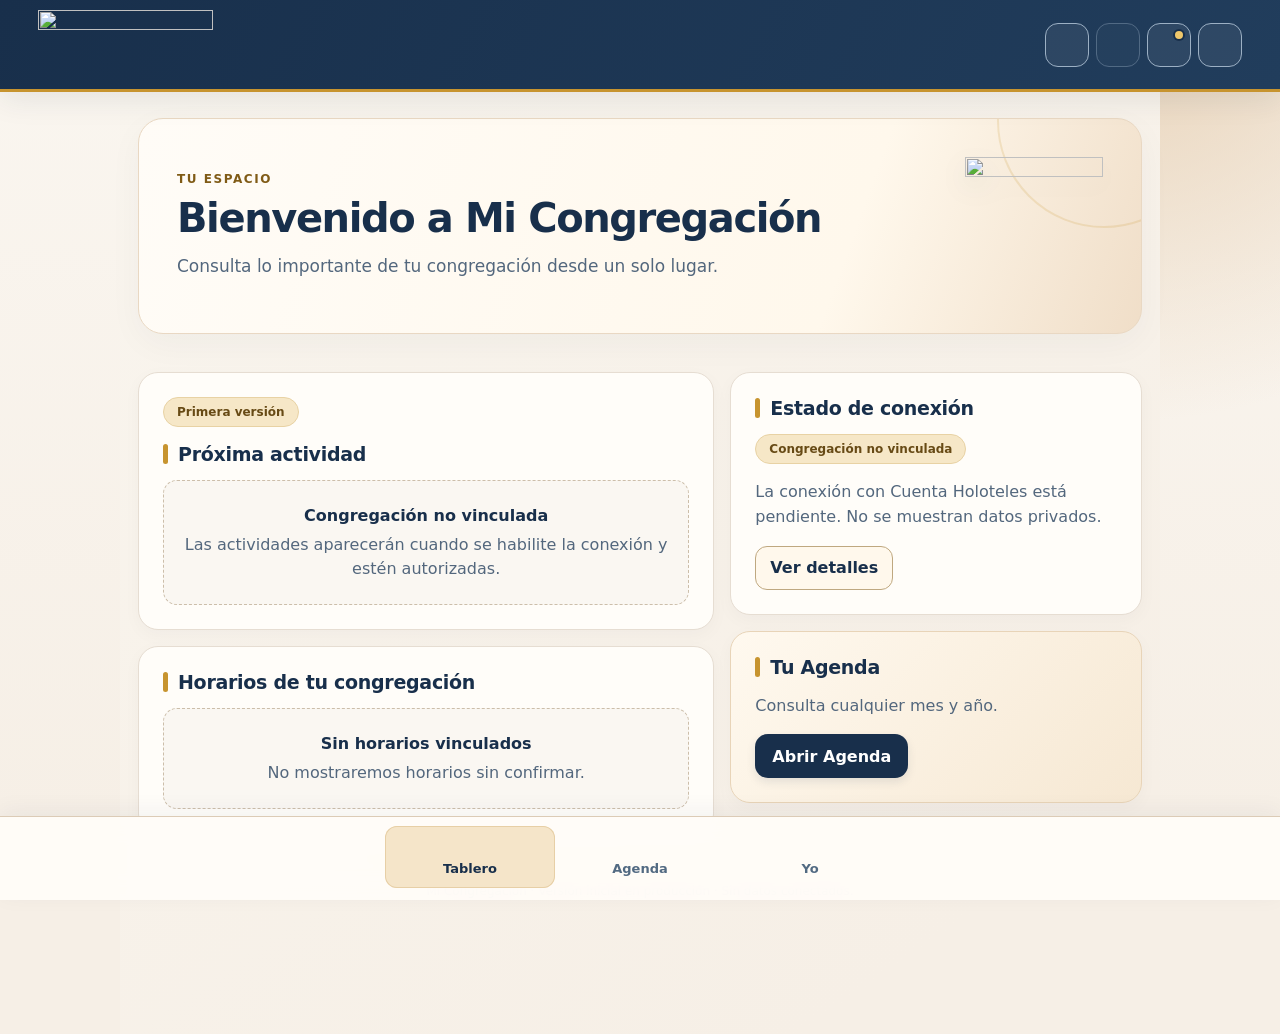
==== app/index.html @ 0a8ab1af "feat(shell): switch normal and DEV from account menu without URL parameters" ====
<!doctype html><html lang="es"><head><meta charset="utf-8"><meta name="viewport" content="width=device-width,initial-scale=1,viewport-fit=cover"><meta name="theme-color" content="#182F4B"><title>Mi Congregación · Holoteles</title><link rel="manifest" href="/manifest.webmanifest"><link rel="icon" href="/brand-isotype.svg" type="image/svg+xml"><meta name="color-scheme" content="light">
<style>:root{font-family:system-ui,-apple-system,sans-serif;background:#f7f4f0;color:#182f4b}*{box-sizing:border-box}body{margin:0}button{font:inherit;cursor:pointer}button:focus-visible{outline:3px solid #c7942f;outline-offset:2px}header{background:#182f4b;color:#fff;padding:17px 22px;display:flex;justify-content:space-between;align-items:center}.brand{font-size:20px;font-weight:800}.brand{display:flex;align-items:center;gap:10px}.brand .lucide{color:#d7b46e;width:25px;height:25px}.lucide{display:inline-block;width:22px;height:22px;fill:none;stroke:currentColor;stroke-width:2;stroke-linecap:round;stroke-linejoin:round;flex:none;vertical-align:middle}.month button{display:grid;place-items:center}.month button .lucide{width:20px;height:20px}.bottom button .lucide{display:block;width:23px;height:23px;margin:0 auto 4px}.bottom button .nav-text{display:block;font-size:13px}header button{background:none;color:#fff;border:1px solid #8b9cb0;border-radius:9px;padding:8px 12px}main{max-width:960px;margin:auto;padding:27px 18px 125px}h1{font-size:clamp(26px,5vw,38px);margin:8px 0 12px}h2{font-size:18px;margin:0 0 15px}p{color:#617285;line-height:1.55}.kicker{font-size:12px;text-transform:uppercase;letter-spacing:.1em;color:#967025;font-weight:800}.grid{display:grid;grid-template-columns:1.4fr 1fr;gap:16px}.card{background:#fff;border:1px solid #e5e4e1;border-radius:18px;padding:21px;margin:16px 0}.empty{border:1px dashed #d6d1c9;border-radius:13px;background:#f7f5f1;text-align:center;padding:24px 14px;color:#657585;line-height:1.5}.empty strong{display:block;color:#182f4b;margin-bottom:5px}.pill{display:inline-block;background:#f7edd7;color:#805d1b;border-radius:40px;padding:6px 12px;font-size:12px;font-weight:700}.primary{background:#182f4b;border:0;color:#fff;border-radius:11px;padding:12px 17px;font-weight:700}.month{display:flex;justify-content:space-between;align-items:center}.month button{border:1px solid #d8dce0;background:white;border-radius:10px;width:40px;height:40px;font-size:22px}.calendar{display:grid;grid-template-columns:repeat(7,minmax(0,1fr));gap:4px;margin-top:18px}.calendar span{text-align:center;padding:12px 0;font-size:12px;color:#657585}.calendar button{border:1px solid transparent;background:transparent;border-radius:9px;min-height:45px;color:#182f4b}.calendar button.today{border-color:#c7942f}.calendar button.selected{background:#182f4b;color:white}.filters{display:flex;gap:7px;flex-wrap:wrap;margin-bottom:18px}.filters button{border:1px solid #dfe3e5;background:white;border-radius:30px;padding:8px 13px;color:#182f4b;font-size:13px}.filters button[aria-pressed=true]{background:#182f4b;color:white}.bottom{position:fixed;bottom:0;left:0;right:0;background:#fff;border-top:1px solid #e1e5e7;display:flex;justify-content:center;padding:9px 10px max(12px,env(safe-area-inset-bottom));box-shadow:0 -4px 20px #182f4b10}.bottom button{width:min(33%,170px);border:0;background:none;border-radius:12px;color:#64758a;font-weight:700;padding:8px}.bottom button[aria-current=page]{background:#f5ead3;color:#182f4b}.bottom button span{display:block;font-size:23px;margin-bottom:4px}.small{font-size:12px}section[hidden]{display:none!important}@media(max-width:650px){.grid{grid-template-columns:1fr}.card{padding:17px}header{padding:14px 18px}.calendar button{min-height:40px}}
/* Identidad Mi Congregación v1: tokens de la referencia aprobada. */
:root{--navy:#182F4B;--gold:#C7942F;--sand:#D8B48A;--cream:#F6EFE6;--slate:#8FA5BD;--ink:#182F4B;--muted:#53677D;--line:#E6DDD2;--surface:#FFFDF9;--focus:#C7942F;font-family:"Nunito Sans",ui-rounded,system-ui,-apple-system,"Segoe UI",sans-serif;background:var(--cream);color:var(--ink)}
body{background:radial-gradient(ellipse at 88% 2%,#E8D3B9 0%,transparent 28%),linear-gradient(180deg,#FAF6F0 0%,#F6EFE6 80%);min-height:100vh}
.sr-only{position:absolute!important;width:1px;height:1px;padding:0;margin:-1px;overflow:hidden;clip:rect(0,0,0,0);white-space:nowrap;border:0}
header{min-height:90px;background:linear-gradient(115deg,#182F4B,#213D5C);border-bottom:3px solid var(--gold);padding:10px clamp(18px,4vw,38px);box-shadow:0 8px 30px #182F4B16}
.brand{display:flex;align-items:center;min-width:0}
.brand-lockup{width:175px;height:auto;max-height:69px;object-fit:contain;object-position:left center;display:block}
header button{border:1px solid #9CB0C4;border-radius:13px;min-width:52px;min-height:44px;font-weight:800;background:#FFFFFF10}
header button:hover{background:#FFFFFF1E}
main{max-width:1040px;padding-top:26px}
.dashboard-hero{position:relative;display:flex;align-items:center;justify-content:space-between;gap:22px;padding:clamp(24px,4vw,38px);background:linear-gradient(110deg,#FFFCF7 0%,#FFF8EC 70%,#F0DEC8 100%);border:1px solid #E9D8C3;border-radius:25px;box-shadow:0 10px 34px #182F4B0A;overflow:hidden;margin-bottom:22px}
.dashboard-hero:before{content:"";position:absolute;width:210px;height:210px;right:-70px;top:-105px;border:2px solid #C7942F2E;border-radius:50%;pointer-events:none}
.hero-copy{position:relative;z-index:1}
.hero-isotype{width:clamp(84px,14vw,138px);height:auto;flex:none;filter:drop-shadow(0 10px 13px #182F4B14)}
h1{font-size:clamp(27px,4.5vw,40px);font-weight:850;letter-spacing:-.035em;line-height:1.13;margin:10px 0 12px}
h2{font-size:19px;letter-spacing:-.015em;font-weight:800}
p{color:var(--muted)}
.dashboard-hero p{font-size:clamp(14px,1.8vw,17px);margin:0;max-width:54ch}
.kicker{color:#805B16;font-size:12px;letter-spacing:.13em}
.card{background:var(--surface);border:1px solid var(--line);border-radius:20px;padding:24px;box-shadow:0 5px 18px #182F4B08}
.card h2{display:flex;align-items:center;gap:10px}
.card h2:before{content:"";display:block;width:5px;height:20px;background:var(--gold);border-radius:4px;flex:none}
.card-feature{background:linear-gradient(135deg,#FFF9EF,#F6E8D3);border-color:#E8D4B8}
.empty{background:#FAF7F2;border:1px dashed #CCBEAA;border-radius:14px;color:var(--muted);padding:23px 16px}
.empty strong{color:var(--navy)}
.pill{background:#F6E7C7;color:#674A15;border:1px solid #E8D2A4;padding:7px 13px}
.primary{background:var(--navy);border-radius:13px;min-height:44px;box-shadow:0 4px 10px #182F4B1A;transition:background .15s ease,transform .15s ease}
.primary:hover{background:#284767;transform:translateY(-1px)}
.month button{border-radius:12px;border-color:#D5DAD9}
.month button:hover,.calendar button:hover{background:#F6EFE6}
.calendar button{min-height:46px;font-weight:700}
.calendar button.today{border:2px solid var(--gold);background:#FFF5DF}
.calendar button.selected,.calendar button.selected:hover{background:var(--navy);color:#FFF}
.filters button{border-color:#D9D3C9;min-height:40px;font-weight:750}
.filters button[aria-pressed=true]{background:var(--navy);color:#FFF}
.bottom{background:#FFFCF8F5;border-top:1px solid #DCCBB6;backdrop-filter:blur(12px);box-shadow:0 -5px 22px #182F4B0D}
.bottom button{color:#526A82;min-height:55px}
.bottom button[aria-current=page]{background:#F5E5C9;color:var(--navy);box-shadow:inset 0 0 0 1px #E7CFA6}
.product-footer{color:#667689;text-align:center;margin:32px 0 8px}
button:focus-visible{outline:3px solid var(--focus);outline-offset:3px}
@media(max-width:650px){header{min-height:76px;padding:8px 17px}.brand-lockup{width:145px;max-height:58px}main{padding-top:17px}.dashboard-hero{padding:23px 19px;border-radius:20px;gap:10px}.hero-isotype{width:77px}.card{padding:18px;border-radius:18px}.dashboard-hero p{font-size:14px}}
@media(max-width:360px){.hero-isotype{width:62px}.brand-lockup{width:128px}.dashboard-hero{padding:19px 15px}h1{font-size:25px}}
@media(prefers-reduced-motion:reduce){.primary{transition:none}.primary:hover{transform:none}}
.secondary{border:1px solid #BFA880;color:var(--navy);background:#FFF8EC;border-radius:12px;min-height:44px;padding:10px 14px;font-weight:800}.secondary:hover{background:#F6E7C7}.calendar-selection{min-height:18px;margin:12px 0 0;color:var(--muted)}@media print{html,body{background:#F6EFE6!important;-webkit-print-color-adjust:exact;print-color-adjust:exact}}

/* Holoteles shared shell: common anatomy, Mi Congregación visual language */
header{position:sticky;top:0;z-index:30;gap:12px}
.global-actions{display:flex;align-items:center;gap:7px}
.icon-action,.header-menu>summary{position:relative;display:grid;place-items:center;width:44px;height:44px;min-width:44px;list-style:none;border:1px solid #9CB0C4;border-radius:13px;color:#FFF;background:#FFFFFF10;cursor:pointer}
.header-menu>summary::-webkit-details-marker{display:none}
.header-menu>summary::marker{content:""}
.icon-action:disabled{opacity:.4;cursor:not-allowed}
.icon-action .lucide,.header-menu .lucide{width:21px;height:21px}
.unread-dot{position:absolute;right:7px;top:7px;width:8px;height:8px;border-radius:50%;background:#EEC76B;box-shadow:0 0 0 2px #182F4B}
.unread-dot[hidden]{display:none}
.header-menu{position:relative}
.menu-panel{position:absolute;right:0;top:calc(100% + 12px);width:min(340px,calc(100vw - 28px));background:#FFFCF8;border:1px solid #DACAB5;border-radius:18px;padding:18px;color:#182F4B;box-shadow:0 16px 42px #182F4B36;max-height:min(70vh,500px);overflow:auto}
.menu-panel h2{font-size:17px;margin-bottom:12px}
.menu-panel p{color:#53677D}
.release-list{padding:0;margin:0;list-style:none}
.release-list li{border-top:1px solid #E6DDD2;padding:12px 0}
.release-list li:first-child{border-top:0}
.release-list li p{font-size:13px;margin:5px 0 0;line-height:1.45}
.release-list li.read{opacity:.62}.release-read{border:0;background:transparent;color:#805B16;font-size:12px;font-weight:800;text-decoration:underline;padding:8px 0;min-height:40px}.release-read[hidden]{display:none}
.menu-link{width:100%;display:block;text-align:left;border:0;background:#F5E9D7;color:#182F4B;padding:12px 14px;margin-top:8px;border-radius:11px;font-weight:800;min-height:44px}
.menu-link:hover{background:#EAD5B6}
.menu-link:disabled{opacity:.6;cursor:default}
.account-caption{font-size:13px;margin:0 0 12px}
#navSearch{border:1px solid #E0D0B9;border-radius:22px;max-width:min(460px,calc(100vw - 28px));width:100%;padding:0;box-shadow:0 24px 80px #182F4B44;color:#182F4B;background:#FFFCF8}
#navSearch::backdrop{background:#182F4B99}
.search-dialog{padding:22px}
.search-head{display:flex;justify-content:space-between;align-items:center;gap:12px}
.search-head h2{margin:0}
#closeSearch{border:1px solid #D9CCBA;background:white;border-radius:10px;min-width:44px;min-height:44px;font-size:24px}
#searchInput{width:100%;margin:15px 0;padding:13px;border:1px solid #AEB8C1;border-radius:12px;background:white;font:inherit;min-height:46px}
.search-results{display:grid;gap:8px}
.search-results button{border:1px solid #E4D6C3;background:#F9F1E7;border-radius:11px;text-align:left;padding:12px;min-height:44px;color:#182F4B;font-weight:800}
.search-results button[hidden]{display:none}
#noSearchResults[hidden]{display:none}
@media(max-width:500px){.global-actions{gap:4px}.icon-action,.header-menu>summary{width:40px;min-width:40px;height:44px}.brand-lockup{width:125px}header{padding:8px 10px}.global-actions #language{min-width:44px;padding:8px}.menu-panel{right:-46px}}
@media(max-width:365px){.brand-lockup{width:102px}.global-actions{gap:2px}.icon-action,.header-menu>summary{width:37px;min-width:37px}.global-actions #language{min-width:38px;padding:7px}}
@media print{.global-actions,.menu-panel,#navSearch{display:none!important}}

html,body{background-color:#F6EFE6;color-scheme:light}
main{background-color:#F6EFE6;background-image:linear-gradient(145deg,#F9F5EE 0%,#F6EFE6 85%)}
.app-dialog{border:1px solid #DACAB5;border-radius:22px;background:#FFFCF8;color:#182F4B;padding:0;width:min(500px,calc(100vw - 24px));max-height:calc(100dvh - 30px);box-shadow:0 25px 80px #182F4B55}
.app-dialog::backdrop{background:#182F4B99}
.dialog-inner{padding:clamp(18px,4vw,28px);max-height:calc(100dvh - 30px);overflow-y:auto}
.dialog-top{display:flex;align-items:center;justify-content:space-between;gap:12px;margin-bottom:12px}
.dialog-top h2{margin:0}
.dialog-top button{border:1px solid #D8CCBA;background:white;border-radius:12px;font-size:25px;width:44px;height:44px;flex:none}
.dialog-inner p{margin:10px 0}
.dialog-actions{display:flex;justify-content:flex-end;margin-top:20px}
.choice-field{border:1px solid #E2D3BF;border-radius:12px;display:flex;gap:14px;flex-wrap:wrap;padding:15px;margin:18px 0}
.choice-field legend{font-weight:800;padding:0 5px}
.choice-field label{display:flex;align-items:center;gap:7px;min-height:40px}
.dev-toggle{display:flex;align-items:center;gap:10px;min-height:44px;font-weight:750}
.about-logo{display:block;width:150px;height:auto;margin:8px 0}
.auth-tabs{display:flex;gap:8px;margin:16px 0}
.auth-tabs button{flex:1;border:1px solid #DACAB5;background:#F6EFE6;color:#182F4B;border-radius:12px;min-height:48px;font-weight:800;padding:9px}
.auth-tabs button[aria-pressed=true]{background:#182F4B;color:white}
.auth-info h3{margin:15px 0 6px;font-size:17px}
.auth-status{background:#F9F1E3;border:1px solid #E6D4B6;border-radius:14px;padding:16px;margin-top:18px}
.auth-status p{font-size:14px;margin-bottom:0}
.account-cta{margin-top:14px}
.dev-banner{position:fixed;left:16px;bottom:105px;z-index:40;border:1px solid #C7942F;background:#FFF4D9;color:#182F4B;padding:8px 12px;border-radius:12px;font-size:12px;box-shadow:0 4px 12px #182F4B20}
.dev-banner[hidden],.auth-info[hidden]{display:none}

.account-form{display:grid;gap:12px;margin-top:18px}
.account-form[hidden],#connectedAccount[hidden]{display:none}
.account-form label{display:grid;gap:6px;font-size:13px;font-weight:800}
.account-form input{font:inherit;min-height:44px;border:1px solid #9FB0BE;border-radius:11px;padding:10px 12px;background:#fff;color:#182F4B}
.account-names{display:grid;grid-template-columns:1fr 1fr;gap:10px}
.account-names[hidden]{display:none}
.text-link{background:none;border:0;text-decoration:underline;color:#805B16;font-weight:800;min-height:44px;text-align:left}
#accountFormStatus{font-size:13px}

/* DEV workbench never changes the authorized production data path. */
.dev-workbench{display:none;background:#FFF9EB;border:2px solid #B98527;border-radius:20px;padding:20px;margin:0 0 24px;box-shadow:0 8px 24px #182F4B0D}
.dev-fixture-active .dev-workbench{display:block}
.dev-workbench-head{display:flex;justify-content:space-between;gap:12px;align-items:flex-start}
.dev-workbench-head strong{font-size:20px;color:#182F4B}
.dev-workbench-head p{font-size:13px;margin:7px 0 10px}
.dev-workbench-controls{display:flex;gap:10px;align-items:end;flex-wrap:wrap}
.dev-workbench-controls label{display:grid;gap:5px;font-size:13px;font-weight:800;min-width:min(100%,240px);flex:1}
.dev-workbench-controls select{width:100%;background:white;color:#182F4B;border:1px solid #A68A63;border-radius:11px;min-height:44px;padding:9px;font:inherit}
.dev-workbench-controls button{min-height:44px}
.fixture-panel{display:none}
.dev-fixture-active .fixture-panel{display:block}
.dev-fixture-active #tablero>:not(.fixture-panel),.dev-fixture-active #agenda>:not(.fixture-panel),.dev-fixture-active #yo>:not(.fixture-panel){display:none!important}
.fixture-chip{display:inline-flex;align-items:center;gap:5px;background:#F0E8DA;color:#634D24;border-radius:30px;padding:5px 10px;font-size:12px;font-weight:750;margin:2px}
.fixture-dev-label{background:#182F4B;color:#fff;white-space:nowrap}
.fixture-warning{background:#FFF0D4;color:#8A4A00}
.fixture-personal{background:#E8F0F7;color:#183D5F}
.fixture-metrics{display:grid;grid-template-columns:1fr 1fr;gap:12px}
.fixture-metrics>div{display:grid;gap:4px;padding:14px;border:1px solid #E6DDD2;border-radius:13px}
.fixture-metrics strong{font-size:28px}
.fixture-metrics span{font-size:12px;color:#53677D}
.fixture-list{display:grid;gap:8px}
.fixture-item{display:flex;justify-content:space-between;gap:16px;border:1px solid #E6DDD2;border-radius:13px;padding:15px;background:#fff}
.fixture-item strong{display:block;color:#182F4B;margin:4px 0}
.fixture-item p{font-size:13px;margin:3px 0}
.fixture-date{font-size:12px;font-weight:800;color:#805B16}
.fixture-item-meta{display:flex;flex-wrap:wrap;align-content:flex-start;justify-content:flex-end;gap:4px;max-width:190px}
.fixture-item-meta button{padding:6px 9px;font-size:12px;min-height:36px}
.fixture-cancelled{opacity:.7}
.fixture-cancelled strong{text-decoration:line-through}
.fixture-calendar button{position:relative;display:grid;place-items:center}
.fixture-day-dot{position:absolute;bottom:3px;width:5px;height:5px;background:#C7942F;border-radius:50%}
.fixture-calendar button.selected .fixture-day-dot{background:#fff}
.fixture-identity{padding:14px;background:#F9F5ED;border-radius:12px}
.fixture-identity p{margin:5px 0}
.fixture-onboarding{margin:16px 0;padding:17px;background:#FFF9EB;border:1px solid #D8B48A;border-radius:14px}.fixture-onboarding strong{display:block;color:#182F4B}.fixture-onboarding p{font-size:14px;margin:8px 0 14px}.fixture-onboarding button{min-height:44px}
.fixture-actions{display:flex;flex-wrap:wrap;gap:8px;margin:15px 0}
.fixture-actions button{min-height:44px}
@media(max-width:650px){.fixture-item{flex-direction:column;gap:8px}.fixture-item-meta{justify-content:flex-start;max-width:none}.dev-workbench{padding:15px}.dev-workbench-head{flex-wrap:wrap}}
@media print{.dev-fixture-active .fixture-panel::before{content:"DATOS FICTICIOS · SAMPLE DATA";display:block;color:#805B16;font-weight:900;padding:12px 0}.dev-workbench-controls{display:none}}

/* Global connection and version notices: never block navigation or imply sync. */
.connection-banner,.version-banner{position:fixed;z-index:55;left:50%;transform:translateX(-50%);bottom:calc(90px + env(safe-area-inset-bottom));width:min(580px,calc(100vw - 28px));background:#182F4B;color:#fff;border:1px solid #8FA5BD;border-radius:14px;padding:12px 16px;box-shadow:0 9px 26px #182F4B40;font-size:13px;font-weight:700;display:flex;align-items:center;justify-content:space-between;gap:12px}
.connection-banner{background:#634D24;border-color:#D8B48A}
.connection-banner[hidden],.version-banner[hidden]{display:none}
.version-banner button{flex:none;min-height:44px;padding:8px 12px;border:1px solid #D8B48A;background:#FFF9ED;color:#182F4B;border-radius:9px;font-weight:800}
.version-banner:has(+.connection-banner:not([hidden])),.connection-banner:has(~.version-banner:not([hidden])){bottom:calc(155px + env(safe-area-inset-bottom))}
.dev-fixture-active .dev-banner{top:calc(82px + env(safe-area-inset-top));bottom:auto;left:auto;right:12px}
@media(max-width:400px){.version-banner{flex-wrap:wrap}.version-banner button{width:100%}}
@media print{.connection-banner,.version-banner{display:none!important}}

/* Fail-closed account shell. This only activates after Core Auth is explicitly enabled. */
.account-access-page{min-height:100dvh;background:#F6EFE6;padding:clamp(24px,7vw,72px) 18px;display:grid;place-items:center}
.account-access-page[hidden]{display:none!important}
.account-access-card{width:min(100%,490px);background:#fff;border:1px solid #e5e4e1;border-radius:24px;padding:clamp(24px,5vw,42px);box-shadow:0 12px 40px #182F4B12}
.account-access-card img{max-width:100%;height:auto;display:block;margin:0 0 30px}
.account-access-card h1{font-size:clamp(25px,5vw,34px);line-height:1.18}
.account-access-actions{display:grid;gap:12px;margin-top:28px}
.account-access-actions button{min-height:48px;width:100%}
body.auth-locked>header,body.auth-locked>main,body.auth-locked>nav,body.auth-locked>#devBanner,body.auth-locked>.connection-banner,body.auth-locked>.version-banner{display:none!important}
@media print{body.auth-locked .account-access-page{display:none!important}}
.account-mode-controls{margin:10px 0;padding:12px;border-top:1px solid #D8B48A;border-bottom:1px solid #D8B48A}.account-mode-label{display:block;font-weight:800;font-size:13px;margin-bottom:8px}.account-mode-buttons{display:grid;grid-template-columns:1fr 1fr;gap:7px}.account-mode-buttons button{min-height:44px;padding:7px;border-radius:10px;border:1px solid #8FA5BD;color:#182F4B;background:#fff;font-size:13px;font-weight:700}.account-mode-buttons button[aria-pressed="true"]{background:#182F4B;color:#fff;border-color:#182F4B}.account-mode-controls .small{font-size:12px;margin:8px 0 0}
</style></head>
<body><header><div class="brand"><img class="brand-lockup" src="/brand-logo-dark.svg" alt="" width="175" height="69"><span id="brand" class="sr-only">Mi Congregación</span></div><div class="global-actions">
<button id="openSearch" class="icon-action" type="button" aria-label="Buscar secciones" title="Buscar secciones"><svg class="lucide" aria-hidden="true"><use href="/lucide-icons.svg#search"></use></svg></button>
<button class="icon-action" type="button" disabled aria-label="Agregar: disponible cuando se habiliten acciones autorizadas" title="Agregar estará disponible cuando se habiliten acciones autorizadas"><svg class="lucide" aria-hidden="true"><use href="/lucide-icons.svg#plus"></use></svg></button>
<details class="header-menu" id="updatesMenu"><summary aria-label="Novedades" title="Novedades"><svg class="lucide" aria-hidden="true"><use href="/lucide-icons.svg#bell"></use></svg><span class="unread-dot" id="unreadDot" hidden></span></summary><div class="menu-panel updates-panel"><h2 data-shell="news">Novedades</h2><ul class="release-list"><li data-release="0961f66"><strong data-shell="release1">Agenda más clara</strong><p data-shell="release1Detail">Ahora distinguimos cuando tu congregación aún no está vinculada y mejoramos la selección de fechas.</p><button type="button" class="release-read" data-read-release="0961f66" data-shell="markOne">Marcar como leído</button></li><li data-release="6acaa62"><strong data-shell="release2">Nueva identidad visual</strong><p data-shell="release2Detail">Mi Congregación estrena su logotipo y una presentación más cálida.</p><button type="button" class="release-read" data-read-release="6acaa62" data-shell="markOne">Marcar como leído</button></li></ul><button id="markAllRead" type="button" class="menu-link" data-shell="markRead">Marcar todo como leído</button></div></details>
<details class="header-menu" id="accountMenu"><summary aria-label="Mi cuenta" title="Mi cuenta"><svg class="lucide" aria-hidden="true"><use href="/lucide-icons.svg#user-round"></use></svg></summary><div class="menu-panel account-panel"><p class="account-caption" data-shell="notConnected">Sin Cuenta Holoteles conectada</p><button class="menu-link" id="goAccount" type="button" data-shell="account">Mi cuenta</button><button class="menu-link" id="goSettings" type="button" data-shell="settings">Configuración y preferencias</button><div class="account-mode-controls" role="group" aria-label="Modo de la aplicación"><span id="currentAppMode" class="account-mode-label" role="status" aria-live="polite">Modo actual: Normal</span><div class="account-mode-buttons"><button type="button" id="useNormalMode" aria-pressed="true">Normal</button><button type="button" id="useDevMode" aria-pressed="false">DEV · Pruebas</button></div><p class="small" id="accountModeHelp">DEV usa datos ficticios. No conecta información real.</p></div><button class="menu-link" id="goAbout" type="button" data-shell="about">Acerca de esta app</button><p class="small" data-shell="noSync">No hay sincronización activa.</p></div></details>
</div></header>
<dialog id="navSearch" aria-labelledby="searchTitle"><div class="search-dialog"><div class="search-head"><h2 id="searchTitle" data-shell="searchTitle">Buscar secciones</h2><button id="closeSearch" type="button" aria-label="Cerrar búsqueda">×</button></div><label class="sr-only" for="searchInput" data-shell="searchLabel">Nombre de la sección</label><input id="searchInput" type="search" autocomplete="off" maxlength="70" placeholder="Tablero, Agenda, Yo…"><div class="search-results"><button type="button" data-jump="tablero" data-shell="board">Tablero</button><button type="button" data-jump="agenda" data-shell="agenda">Agenda</button><button type="button" data-jump="yo" data-shell="me">Yo</button></div><p id="noSearchResults" hidden data-shell="noResults">No hay secciones que coincidan.</p><p class="small" data-shell="searchScope">La búsqueda de actividades estará disponible cuando se conecten las fuentes autorizadas.</p></div></dialog>
<main><section id="tablero"><div class="dashboard-hero"><div class="hero-copy"><div class="kicker" data-t="space">Tu espacio</div><h1 data-t="welcome">Bienvenido a Mi Congregación</h1><p data-t="intro">Consulta lo importante de tu congregación desde un solo lugar.</p></div><img class="hero-isotype" src="/brand-isotype.svg" alt="" width="128" height="128" loading="eager"></div><div class="grid"><div><div class="card"><span class="pill" data-t="beta">Primera versión</span><h2 style="margin-top:16px" data-t="next">Próxima actividad</h2><div class="empty" role="status"><strong data-t="unlinked">Congregación no vinculada</strong><span data-t="activityPending">Las actividades aparecerán cuando se habilite la conexión y estén autorizadas.</span></div></div><div class="card"><h2 data-t="schedule">Horarios de tu congregación</h2><div class="empty" role="status"><strong data-t="noSchedule">Sin horarios vinculados</strong><span data-t="noScheduleDetail">No mostraremos horarios sin confirmar.</span></div></div></div><div><div class="card"><h2 data-t="connection">Estado de conexión</h2><span class="pill" data-t="unlinked">Congregación no vinculada</span><p data-t="pending">La conexión con Cuenta Holoteles está pendiente. No se muestran datos privados.</p><button type="button" class="secondary" id="accountDetails" data-t="accountDetails">Ver detalles</button></div><div class="card card-feature"><h2 data-t="calendarTitle">Tu Agenda</h2><p data-t="calendarDetail">Consulta cualquier mes y año.</p><button class="primary" id="openCalendar" data-t="open">Abrir Agenda</button></div></div></div></section>
<section id="agenda" hidden><div class="kicker" data-t="calendarTitle">Tu Agenda</div><h1 data-t="agenda">Agenda</h1><p data-t="agendaDesc">Reuniones, servicio y asignaciones cuando estén disponibles.</p><div class="card"><div class="month"><button id="prev" type="button" aria-label="Mes anterior"><svg class="lucide " aria-hidden="true" focusable="false"><use href="/lucide-icons.svg#chevron-left"></use></svg></button><h2 id="monthLabel" aria-live="polite"></h2><button id="next" type="button" aria-label="Mes siguiente"><svg class="lucide " aria-hidden="true" focusable="false"><use href="/lucide-icons.svg#chevron-right"></use></svg></button></div><div id="calendar" class="calendar" role="group" aria-label="Calendario"></div><p id="calendarSelection" class="calendar-selection small" aria-live="polite"></p></div><div class="card"><h2 data-t="activities">Actividades</h2><div class="filters" role="group" aria-label="Filtros de actividades"><button data-filter="todo" aria-pressed="true" data-t="all">Todo</button><button data-filter="reuniones" aria-pressed="false" data-t="meetings">Reuniones</button><button data-filter="servicio" aria-pressed="false" data-t="service">Servicio</button><button data-filter="mis_asignaciones" aria-pressed="false" data-t="mine">Mis asignaciones</button></div><div class="empty" id="agendaStatus" role="status" aria-live="polite"><strong data-t="unlinked">Congregación no vinculada</strong><span data-t="agendaPending">La Agenda aún no puede consultar actividades. Falta completar la conexión autorizada.</span></div></div></section>
<section id="yo" hidden><div class="kicker" data-t="personal">Espacio personal</div><h1 data-t="me">Yo</h1><p data-t="meDesc">Tu información y tus asignaciones en un mismo lugar.</p><div class="card"><h2 data-t="account">Cuenta Holoteles</h2><div class="empty"><strong data-t="unlinked">Congregación no vinculada</strong><span data-t="accountDetail">La identidad y los permisos se conectarán después de validar la integración.</span></div><button id="openAccount" class="primary account-cta" type="button" data-shell="connectAccount">Entrar o crear Cuenta Holoteles</button></div><div class="card"><h2 data-t="mine">Mis asignaciones</h2><p data-t="private">Las asignaciones privadas requieren identidad verificada.</p></div></section>
<p class="small product-footer" data-t="footer">Mi Congregación · Versión inicial en producción · Sin datos conectados.</p></main>

<dialog id="settingsDialog" class="app-dialog" aria-labelledby="settingsTitle"><div class="dialog-inner"><div class="dialog-top"><h2 id="settingsTitle" data-shell="settings">Configuración y preferencias</h2><button type="button" data-close-dialog="settingsDialog" aria-label="Cerrar">×</button></div><p class="small" data-shell="languageHelp">El dominio determina el idioma inicial. Puedes cambiarlo aquí.</p><fieldset class="choice-field"><legend data-shell="language">Idioma</legend><label><input type="radio" name="appLanguage" value="es"> Español</label><label><input type="radio" name="appLanguage" value="en"> English</label></fieldset><p class="small">congregacion.holoteles.app → Español · congregation.holoteles.app → English</p><hr><label class="dev-toggle"><input id="devModeToggle" type="checkbox"><span data-shell="devMode">Modo desarrollo (datos ficticios interactivos)</span></label><p class="small" data-shell="devExplain">Muestra escenarios ficticios para probar la interfaz. No inicia sesión ni sincroniza datos reales.</p><div class="dialog-actions"><button type="button" class="secondary" data-close-dialog="settingsDialog" data-shell="close">Cerrar</button></div></div></dialog>
<dialog id="aboutDialog" class="app-dialog" aria-labelledby="aboutTitle"><div class="dialog-inner"><div class="dialog-top"><h2 id="aboutTitle" data-shell="about">Acerca de esta app</h2><button type="button" data-close-dialog="aboutDialog" aria-label="Cerrar">×</button></div><img class="about-logo" src="/brand-logo-dark.svg" alt="" width="170"><p data-shell="aboutDetail">Mi Congregación ayuda a consultar la información publicada y autorizada de tu congregación en un solo lugar.</p><p><strong data-shell="betaLabel">Beta · versión de prueba</strong> · <span data-shell="independent">Herramienta independiente y gratuita para apoyar la organización de la congregación.</span></p><p class="small" data-shell="disclaimer">No es una aplicación oficial de los testigos de Jehová ni está afiliada, patrocinada o administrada por sus entidades legales.</p><p class="small"><strong>Powered by Holoteles</strong> · <span data-shell="holotelesDesc">Familia de aplicaciones independientes con conexión opcional y permisos explícitos.</span></p><div class="dialog-actions"><button type="button" class="secondary" data-close-dialog="aboutDialog" data-shell="close">Cerrar</button></div></div></dialog>
<dialog id="accountDialog" class="app-dialog" aria-labelledby="accountTitle"><div class="dialog-inner"><div class="dialog-top"><h2 id="accountTitle" data-shell="account">Cuenta Holoteles</h2><button type="button" data-close-dialog="accountDialog" aria-label="Cerrar">×</button></div><p data-shell="onboardingIntro">Una cuenta para las aplicaciones Holoteles. Tu congregación y tus permisos se vinculan por separado.</p><div class="auth-tabs" role="group" aria-label="Opciones de cuenta"><button type="button" data-auth-view="login" aria-pressed="true" data-shell="signIn">Ya tengo cuenta</button><button type="button" data-auth-view="signup" aria-pressed="false" data-shell="signUp">Crear cuenta</button></div><div id="loginInfo" class="auth-info"><h3 data-shell="signInTitle">Entrar con tu Cuenta Holoteles</h3><p data-shell="loginSteps">Usarás tu correo y contraseña Holoteles, no una contraseña nueva para esta app.</p></div><div id="signupInfo" class="auth-info" hidden><h3 data-shell="signUpTitle">Tu primera Cuenta Holoteles</h3><p data-shell="signupSteps">El registro estándar pide nombre, apellido, correo y contraseña. Después confirmarás tu correo y elegirás tu congregación, sin obtener permisos automáticamente.</p></div><div class="auth-status" role="status" aria-live="polite"><strong data-shell="authPending">Conexión de identidad pendiente</strong><p data-shell="authPendingDetail">Core todavía no ha habilitado para Mi Congregación un inicio de sesión seguro. No te pediremos tu contraseña hasta que esté conectado.</p></div>
<form id="accountForm" class="account-form" hidden>
 <div id="accountNames" class="account-names" hidden><label><span data-shell="givenName">Nombre</span><input id="givenName" name="givenName" autocomplete="given-name" maxlength="80"></label><label><span data-shell="familyName">Apellido</span><input id="familyName" name="familyName" autocomplete="family-name" maxlength="80"></label></div>
 <label><span data-shell="email">Correo electrónico</span><input id="authEmail" name="email" type="email" autocomplete="email" maxlength="254" required></label>
 <label><span data-shell="password">Contraseña Holoteles</span><input id="authPassword" name="password" type="password" autocomplete="current-password" minlength="8" maxlength="256" required></label>
 <button class="primary" id="submitAccount" type="submit" data-shell="signIn">Entrar</button>
 <button class="text-link" id="recoverAccount" type="button" data-shell="recover">Recuperar acceso</button>
 <p id="accountFormStatus" role="status" aria-live="polite"></p>
</form>
<div id="connectedAccount" class="auth-status" hidden><strong data-shell="identityVerified">Identidad Holoteles verificada</strong><p id="verifiedEmail"></p><p data-shell="membershipPending">La vinculación de congregación y permisos sigue pendiente.</p><button type="button" class="secondary" id="signOutAccount" data-shell="signOut">Cerrar sesión</button></div><p class="small" data-shell="authSeparation">Iniciar sesión no activa sincronización ni concede acceso a otras personas.</p><div class="dialog-actions"><button type="button" class="secondary" data-close-dialog="accountDialog" data-shell="close">Cerrar</button></div></div></dialog>
<div id="devBanner" class="dev-banner" role="status" hidden><strong>DEV</strong> · <span data-shell="devBanner">Datos ficticios · Sin sesión ni sincronización real</span></div>
<nav class="bottom" aria-label="Navegación"><button data-tab="tablero" type="button" aria-current="page"><svg class="lucide " aria-hidden="true" focusable="false"><use href="/lucide-icons.svg#layout-dashboard"></use></svg><span class="nav-text" data-t="board">Tablero</span></button><button data-tab="agenda" type="button"><svg class="lucide " aria-hidden="true" focusable="false"><use href="/lucide-icons.svg#calendar-days"></use></svg><span class="nav-text" data-t="agenda">Agenda</span></button><button data-tab="yo" type="button"><svg class="lucide " aria-hidden="true" focusable="false"><use href="/lucide-icons.svg#user-round"></use></svg><span class="nav-text" data-t="me">Yo</span></button></nav>
<script>
(()=>{"use strict";const d={es:{space:"Tu espacio",welcome:"Bienvenido a Mi Congregación",intro:"Consulta lo importante de tu congregación desde un solo lugar.",beta:"Primera versión",next:"Próxima actividad",none:"No hay actividades disponibles",noneDetail:"Aparecerán cuando estén publicadas y autorizadas.",activityPending:"Las actividades aparecerán cuando se habilite la conexión y estén autorizadas.",accountDetails:"Ver detalles",agendaPending:"La Agenda aún no puede consultar actividades. Falta completar la conexión autorizada.",selectedDay:"Fecha seleccionada",clearDay:"Quitar selección",schedule:"Horarios de tu congregación",noSchedule:"Sin horarios vinculados",noScheduleDetail:"No mostraremos horarios sin confirmar.",connection:"Estado de conexión",unlinked:"Congregación no vinculada",pending:"La conexión con Cuenta Holoteles está pendiente. No se muestran datos privados.",calendarTitle:"Tu Agenda",calendarDetail:"Consulta cualquier mes y año.",open:"Abrir Agenda",agenda:"Agenda",agendaDesc:"Reuniones, servicio y asignaciones cuando estén disponibles.",activities:"Actividades",all:"Todo",meetings:"Reuniones",service:"Servicio",mine:"Mis asignaciones",ready:"La Agenda está lista para recibir información autorizada.",personal:"Espacio personal",me:"Yo",meDesc:"Tu información y tus asignaciones en un mismo lugar.",account:"Cuenta Holoteles",accountDetail:"La identidad y los permisos se conectarán después de validar la integración.",private:"Las asignaciones privadas requieren identidad verificada.",footer:"Mi Congregación · Versión inicial en producción · Sin datos conectados.",board:"Tablero"},en:{space:"Your space",welcome:"Welcome to My Congregation",intro:"Find what matters in your congregation in one place.",beta:"Early release",next:"Next activity",none:"No activities available",noneDetail:"They will appear when approved and published.",activityPending:"Activities will appear once the connection is enabled and access is authorized.",accountDetails:"View details",agendaPending:"The calendar cannot load activities yet. Authorized connection is still pending.",selectedDay:"Selected date",clearDay:"Clear selection",schedule:"Your congregation's schedule",noSchedule:"No linked schedules",noScheduleDetail:"Unconfirmed schedules won't be shown.",connection:"Connection status",unlinked:"Congregation not linked",pending:"Holoteles Account integration is pending. No private information is displayed.",calendarTitle:"Your Calendar",calendarDetail:"Browse any month and year.",open:"Open Calendar",agenda:"Calendar",agendaDesc:"Meetings, ministry and assignments when available.",activities:"Activities",all:"All",meetings:"Meetings",service:"Ministry",mine:"My assignments",ready:"The calendar is ready for authorized information.",personal:"Personal space",me:"Me",meDesc:"Your information and assignments in one place.",account:"Holoteles Account",accountDetail:"Identity and permissions will be connected after integration is validated.",private:"Private assignments require verified identity.",footer:"My Congregation · Initial production release · No data connected.",board:"Dashboard"}};const localeKey="mi-congregacion-language-v1";const defaultLang=location.hostname==="congregation.holoteles.app"?"en":"es";let savedLang=null;try{savedLang=localStorage.getItem(localeKey)}catch{}let lang=["es","en"].includes(savedLang)?savedLang:defaultLang,month=new Date();month=new Date(month.getFullYear(),month.getMonth(),1);const $=id=>document.getElementById(id);let selectedDate=null,activeFilter="todo";
function cal(){const loc=lang==="es"?"es-DO":"en-US";const m=new Intl.DateTimeFormat(loc,{month:"long",year:"numeric"}).format(month);$("monthLabel").textContent=m.charAt(0).toUpperCase()+m.slice(1);const root=$("calendar");root.replaceChildren();for(const w of lang==="es"?["L","M","M","J","V","S","D"]:["M","T","W","T","F","S","S"]){const e=document.createElement("span");e.textContent=w;root.append(e)}for(let i=0;i<(month.getDay()+6)%7;i++)root.append(document.createElement("span"));const now=new Date();for(let day=1;day<=new Date(month.getFullYear(),month.getMonth()+1,0).getDate();day++){const e=document.createElement("button");e.textContent=String(day);e.type="button";const key=month.getFullYear()+"-"+String(month.getMonth()+1).padStart(2,"0")+"-"+String(day).padStart(2,"0");e.setAttribute("aria-pressed",String(selectedDate===key));if(selectedDate===key)e.classList.add("selected");e.setAttribute("aria-label",new Intl.DateTimeFormat(loc,{day:"numeric",month:"long",year:"numeric"}).format(new Date(month.getFullYear(),month.getMonth(),day)));if(now.getFullYear()===month.getFullYear()&&now.getMonth()===month.getMonth()&&now.getDate()===day)e.classList.add("today");e.addEventListener("click",()=>{selectedDate=selectedDate===key?null:key;cal()});root.append(e)}const selection=$("calendarSelection");selection.textContent=selectedDate?d[lang].selectedDay+": "+new Intl.DateTimeFormat(loc,{day:"numeric",month:"long",year:"numeric"}).format(new Date(Number(selectedDate.slice(0,4)),Number(selectedDate.slice(5,7))-1,Number(selectedDate.slice(8,10)))):"";}
function navigate(t){if(!["tablero","agenda","yo"].includes(t))return;for(const s of document.querySelectorAll("main section"))s.hidden=s.id!==t;for(const b of document.querySelectorAll("[data-tab]")){if(b.dataset.tab===t)b.setAttribute("aria-current","page");else b.removeAttribute("aria-current")}history.replaceState(null,"","#"+t);window.scrollTo(0,0)}

const shellStrings={
 es:{news:"Novedades",release1:"Agenda más clara",release1Detail:"Ahora distinguimos cuando tu congregación aún no está vinculada y mejoramos la selección de fechas.",release2:"Nueva identidad visual",release2Detail:"Mi Congregación estrena su logotipo y una presentación más cálida.",markRead:"Marcar todo como leído",markOne:"Marcar como leído",account:"Mi cuenta",about:"Acerca de esta app",notConnected:"Sin Cuenta Holoteles conectada",noSync:"No hay sincronización activa.",searchTitle:"Buscar secciones",searchLabel:"Nombre de la sección",noResults:"No hay secciones que coincidan.",searchScope:"La búsqueda de actividades estará disponible cuando se conecten las fuentes autorizadas.",board:"Tablero",agenda:"Agenda",me:"Yo",aboutDetail:"Mi Congregación ayuda a consultar la información publicada y autorizada de tu congregación en un solo lugar.",betaLabel:"Beta · versión de prueba",independent:"Herramienta independiente y gratuita para apoyar la organización de la congregación.",disclaimer:"No es una aplicación oficial de los testigos de Jehová ni está afiliada, patrocinada o administrada por sus entidades legales.",holotelesDesc:"Familia de aplicaciones independientes con conexión opcional y permisos explícitos."},
 en:{news:"What's new",release1:"Clearer calendar",release1Detail:"We now distinguish an unlinked congregation from an empty calendar and improved date selection.",release2:"New visual identity",release2Detail:"My Congregation now features its own logo and a warmer design.",markRead:"Mark all as read",markOne:"Mark as read",account:"My account",about:"About this app",notConnected:"Holoteles Account not connected",noSync:"No active synchronization.",searchTitle:"Find sections",searchLabel:"Section name",noResults:"No matching sections.",searchScope:"Activity search will be available once authorized sources are connected.",board:"Dashboard",agenda:"Calendar",me:"Me",aboutDetail:"My Congregation helps you find authorized and published information from your congregation in one place.",betaLabel:"Beta · test version",independent:"Independent, free tool to support congregation organization.",disclaimer:"Not an official Jehovah's Witnesses application, nor affiliated with, sponsored or administered by their legal entities.",holotelesDesc:"A family of independent applications with optional connections and explicit permissions."}
};
const releases=["0961f66","6acaa62"];
const readKey="mi-congregacion-release-read-v1";
let readReleases=[];
try{const saved=JSON.parse(localStorage.getItem(readKey)||"[]");if(Array.isArray(saved))readReleases=saved.filter(x=>releases.includes(x))}catch{}
function updateNews(){
 const unread=releases.filter(id=>!readReleases.includes(id));
 $("unreadDot").hidden=unread.length===0;
 $("markAllRead").disabled=unread.length===0;
 document.querySelectorAll("[data-release]").forEach(x=>x.classList.toggle("read",readReleases.includes(x.dataset.release)));document.querySelectorAll("[data-read-release]").forEach(x=>{x.hidden=readReleases.includes(x.dataset.readRelease)});
}
function closeMenus(except){
 for(const id of ["updatesMenu","accountMenu"])if(id!==except)$(id).open=false;
}
for(const id of ["updatesMenu","accountMenu"])$(id).addEventListener("toggle",()=>{if($(id).open)closeMenus(id)});
$("markAllRead").addEventListener("click",()=>{readReleases=[...releases];try{localStorage.setItem(readKey,JSON.stringify(readReleases))}catch{}updateNews()});document.querySelectorAll("[data-read-release]").forEach(b=>b.addEventListener("click",()=>{if(!readReleases.includes(b.dataset.readRelease))readReleases.push(b.dataset.readRelease);try{localStorage.setItem(readKey,JSON.stringify(readReleases))}catch{}updateNews()}));
$("goAccount").addEventListener("click",()=>{closeMenus();$("accountMenu").open=false;$("accountDialog").showModal()});$("openAccount").addEventListener("click",()=>$("accountDialog").showModal());
$("goAbout").addEventListener("click",()=>{closeMenus();$("accountMenu").open=false;$("aboutDialog").showModal()});$("goSettings").addEventListener("click",()=>{closeMenus();$("accountMenu").open=false;$("settingsDialog").showModal()});
$("openSearch").addEventListener("click",()=>{$("navSearch").showModal();$("searchInput").value="";filterSearch();$("searchInput").focus()});
$("closeSearch").addEventListener("click",()=>$("navSearch").close());
function filterSearch(){const q=$("searchInput").value.trim().toLocaleLowerCase(lang==="es"?"es":"en");let found=0;document.querySelectorAll("[data-jump]").forEach(b=>{const matches=b.textContent.toLocaleLowerCase().includes(q);b.hidden=!matches;if(matches)found++});$("noSearchResults").hidden=found!==0}
$("searchInput").addEventListener("input",filterSearch);
document.querySelectorAll("[data-jump]").forEach(b=>b.addEventListener("click",()=>{$("navSearch").close();navigate(b.dataset.jump)}));
updateNews();

Object.assign(shellStrings.es,{
 settings:"Configuración y preferencias",language:"Idioma",languageHelp:"El dominio determina el idioma inicial. Puedes cambiarlo aquí.",devMode:"Modo desarrollo (datos ficticios interactivos)",devExplain:"Muestra escenarios ficticios para probar la interfaz. No inicia sesión ni sincroniza datos reales.",devBanner:"Datos ficticios · Sin sesión ni sincronización real",close:"Cerrar",connectAccount:"Entrar o crear Cuenta Holoteles",
 onboardingIntro:"Una cuenta para las aplicaciones Holoteles. Tu congregación y tus permisos se vinculan por separado.",signIn:"Ya tengo cuenta",signUp:"Crear cuenta",signInTitle:"Entrar con tu Cuenta Holoteles",loginSteps:"Usarás tu correo y contraseña Holoteles, no una contraseña nueva para esta app.",signUpTitle:"Tu primera Cuenta Holoteles",signupSteps:"El registro estándar pide nombre, apellido, correo y contraseña. Después confirmarás tu correo y elegirás tu congregación, sin obtener permisos automáticamente.",authPending:"Conexión de identidad pendiente",authPendingDetail:"Core todavía no ha habilitado para Mi Congregación un inicio de sesión seguro. No te pediremos tu contraseña hasta que esté conectado.",authSeparation:"Iniciar sesión no activa sincronización ni concede acceso a otras personas."
});
Object.assign(shellStrings.en,{
 settings:"Settings and preferences",language:"Language",languageHelp:"The domain sets the initial language. You can change it here.",devMode:"Development mode (interactive sample data)",devExplain:"Interactive sample scenarios, only in this browser. No real sessions or permissions.",devBanner:"Sample data · No real session or sync",close:"Close",connectAccount:"Sign in or create Holoteles Account",
 onboardingIntro:"One account for Holoteles apps. Your congregation and permissions are linked separately.",signIn:"I have an account",signUp:"Create account",signInTitle:"Sign in with your Holoteles Account",loginSteps:"Use your Holoteles email and password, not a new password for this app.",signUpTitle:"Your first Holoteles Account",signupSteps:"Standard registration asks for your name, surname, email and password. Then confirm your email and choose your congregation, without automatically gaining permissions.",authPending:"Identity connection pending",authPendingDetail:"Core has not enabled secure sign-in for My Congregation yet. We will not ask for your password until it is connected.",authSeparation:"Signing in does not enable synchronization or grant access to other people's data."
});
Object.assign(shellStrings.es,{givenName:"Nombre",familyName:"Apellido",email:"Correo electrónico",password:"Contraseña Holoteles",recover:"Recuperar acceso",identityVerified:"Identidad Holoteles verificada",membershipPending:"La vinculación de congregación y permisos sigue pendiente.",signOut:"Cerrar sesión"});
Object.assign(shellStrings.en,{givenName:"First name",familyName:"Family name",email:"Email",password:"Holoteles password",recover:"Recover access",identityVerified:"Holoteles identity verified",membershipPending:"Congregation and permission linking is still pending.",signOut:"Sign out"});
document.querySelectorAll("[data-close-dialog]").forEach(b=>b.addEventListener("click",()=>$(b.dataset.closeDialog).close()));
document.querySelectorAll("[data-auth-view]").forEach(b=>b.addEventListener("click",()=>{
 const signup=b.dataset.authView==="signup";
 $("signupInfo").hidden=!signup;$("loginInfo").hidden=signup;
 document.querySelectorAll("[data-auth-view]").forEach(x=>x.setAttribute("aria-pressed",String(x===b)));
}));
const devKey="mi-congregacion-dev-ui-v1";
let devMode=false;try{devMode=sessionStorage.getItem(devKey)==="1"}catch{}
function updateDev(){
 $("devBanner").hidden=!devMode;
 $("devModeToggle").checked=devMode;
 $("useNormalMode").setAttribute("aria-pressed",String(!devMode));
 $("useDevMode").setAttribute("aria-pressed",String(devMode));
 $("currentAppMode").textContent=lang==="en"?"Current mode: "+(devMode?"DEV":"Normal"):"Modo actual: "+(devMode?"DEV":"Normal");
 $("useDevMode").textContent=lang==="en"?"DEV · Samples":"DEV · Pruebas";
 $("accountModeHelp").textContent=lang==="en"?"DEV uses sample data and never connects real information.":"DEV usa datos ficticios. No conecta información real.";
 $("accountMenu").querySelector(".account-mode-controls").setAttribute("aria-label",lang==="en"?"Application mode":"Modo de la aplicación");
 window.dispatchEvent(new Event("mi-congregacion:dev-change"));
}
function setDevMode(enabled){
 devMode=Boolean(enabled);
 try{sessionStorage.setItem(devKey,devMode?"1":"0")}catch{}
 updateDev();
 $("accountMenu").open=false;
}
$("devModeToggle").addEventListener("change",e=>setDevMode(e.target.checked));
$("useNormalMode").addEventListener("click",()=>setDevMode(false));
$("useDevMode").addEventListener("click",()=>setDevMode(true));
updateDev();

function translate(){document.documentElement.lang=lang;document.querySelectorAll('input[name="appLanguage"]').forEach(x=>x.checked=x.value===lang);$("prev").setAttribute("aria-label",lang==="es"?"Mes anterior":"Previous month");$("next").setAttribute("aria-label",lang==="es"?"Mes siguiente":"Next month");$("brand").textContent=lang==="es"?"Mi Congregación":"My Congregation";document.querySelectorAll("[data-t]").forEach(e=>{e.textContent=d[lang][e.dataset.t]||e.textContent});document.querySelectorAll("[data-shell]").forEach(e=>{e.textContent=shellStrings[lang][e.dataset.shell]||e.textContent});$("openSearch").setAttribute("aria-label",shellStrings[lang].searchTitle);$("openSearch").title=shellStrings[lang].searchTitle;$("updatesMenu").querySelector("summary").setAttribute("aria-label",shellStrings[lang].news);$("accountMenu").querySelector("summary").setAttribute("aria-label",shellStrings[lang].account);$("searchInput").placeholder=lang==="es"?"Tablero, Agenda, Yo…":"Dashboard, Calendar, Me…";filterSearch();cal();updateDev();window.dispatchEvent(new Event("mi-congregacion:locale-change"))}
document.querySelectorAll("[data-tab]").forEach(b=>b.addEventListener("click",()=>navigate(b.dataset.tab)));$("openCalendar").addEventListener("click",()=>navigate("agenda"));$("accountDetails").addEventListener("click",()=>navigate("yo"));$("prev").addEventListener("click",()=>{month=new Date(month.getFullYear(),month.getMonth()-1,1);selectedDate=null;cal()});$("next").addEventListener("click",()=>{month=new Date(month.getFullYear(),month.getMonth()+1,1);selectedDate=null;cal()});document.querySelectorAll('input[name="appLanguage"]').forEach(x=>x.addEventListener("change",()=>{if(x.checked){lang=x.value;try{localStorage.setItem(localeKey,lang)}catch{}translate()}}));document.querySelectorAll("[data-filter]").forEach(b=>b.addEventListener("click",()=>{activeFilter=b.dataset.filter;document.querySelectorAll("[data-filter]").forEach(x=>x.setAttribute("aria-pressed",String(x===b)));$("agendaStatus").dataset.filter=activeFilter}));translate();navigate(location.hash.slice(1)||"tablero")})();
</script><script type="module" src="/account-ui.mjs"></script><script type="module" src="/dev-ui.mjs"></script><script type="module" src="/pwa-shell.mjs"></script></body></html>
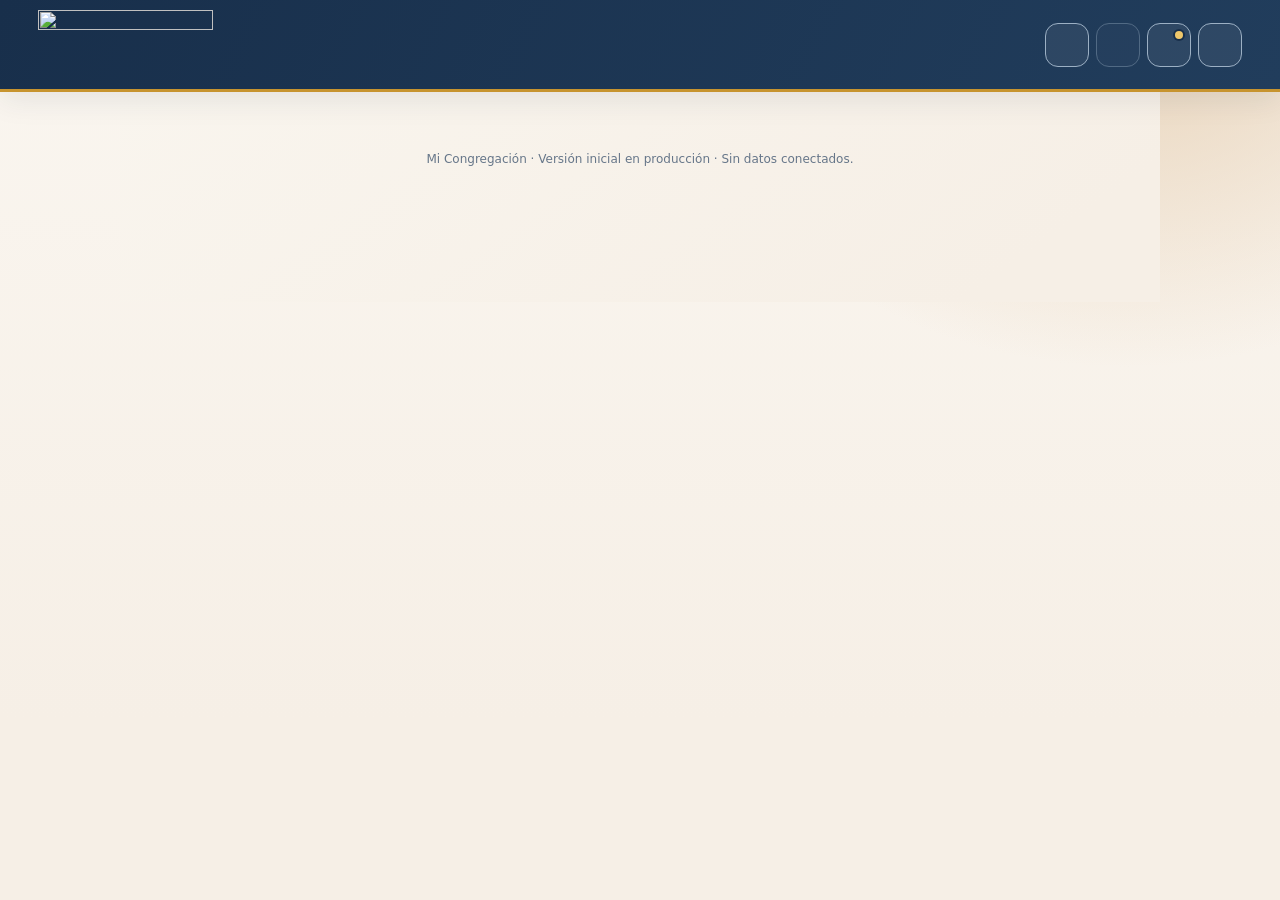
==== commit 88fe88e9: "ux(access): one clear pending-access page instead of empty sections in normal mode" ====
--- a/app/index.html
+++ b/app/index.html
@@ -179,6 +179,18 @@
 body.auth-locked>header,body.auth-locked>main,body.auth-locked>nav,body.auth-locked>#devBanner,body.auth-locked>.connection-banner,body.auth-locked>.version-banner{display:none!important}
 @media print{body.auth-locked .account-access-page{display:none!important}}
 .account-mode-controls{margin:10px 0;padding:12px;border-top:1px solid #D8B48A;border-bottom:1px solid #D8B48A}.account-mode-label{display:block;font-weight:800;font-size:13px;margin-bottom:8px}.account-mode-buttons{display:grid;grid-template-columns:1fr 1fr;gap:7px}.account-mode-buttons button{min-height:44px;padding:7px;border-radius:10px;border:1px solid #8FA5BD;color:#182F4B;background:#fff;font-size:13px;font-weight:700}.account-mode-buttons button[aria-pressed="true"]{background:#182F4B;color:#fff;border-color:#182F4B}.account-mode-controls .small{font-size:12px;margin:8px 0 0}
+
+/* Guided access: keep the account menu and DEV scenario selector; hide empty destinations. */
+body:not(.dev-fixture-active):not(.auth-locked) .bottom,body:not(.dev-fixture-active):not(.auth-locked) main>#tablero,body:not(.dev-fixture-active):not(.auth-locked) main>#agenda,body:not(.dev-fixture-active):not(.auth-locked) main>#yo{display:none!important}
+body.dev-fixture-active .normal-access-guide{display:none!important}
+.normal-access-guide{max-width:640px;margin:0 auto}.normal-access-guide .card{padding:clamp(24px,6vw,40px)}.normal-access-guide button{min-height:48px}
+body.dev-access-guided .bottom,body.dev-access-guided #tablero,body.dev-access-guided #agenda{display:none!important}
+body.dev-access-guided #yo{display:block!important}
+body.dev-access-guided #yo>.fixture-panel{display:block}
+body.dev-access-guided #yo>.fixture-panel>.card:last-child{margin-bottom:24px}
+body.dev-access-guided #yo>.fixture-panel .fixture-actions{gap:10px}
+body.dev-access-guided main{padding-bottom:calc(30px + env(safe-area-inset-bottom))}
+body.dev-access-guided #devWorkbench{margin-bottom:12px}
 </style></head>
 <body><header><div class="brand"><img class="brand-lockup" src="/brand-logo-dark.svg" alt="" width="175" height="69"><span id="brand" class="sr-only">Mi Congregación</span></div><div class="global-actions">
 <button id="openSearch" class="icon-action" type="button" aria-label="Buscar secciones" title="Buscar secciones"><svg class="lucide" aria-hidden="true"><use href="/lucide-icons.svg#search"></use></svg></button>
@@ -187,7 +199,7 @@
 <details class="header-menu" id="accountMenu"><summary aria-label="Mi cuenta" title="Mi cuenta"><svg class="lucide" aria-hidden="true"><use href="/lucide-icons.svg#user-round"></use></svg></summary><div class="menu-panel account-panel"><p class="account-caption" data-shell="notConnected">Sin Cuenta Holoteles conectada</p><button class="menu-link" id="goAccount" type="button" data-shell="account">Mi cuenta</button><button class="menu-link" id="goSettings" type="button" data-shell="settings">Configuración y preferencias</button><div class="account-mode-controls" role="group" aria-label="Modo de la aplicación"><span id="currentAppMode" class="account-mode-label" role="status" aria-live="polite">Modo actual: Normal</span><div class="account-mode-buttons"><button type="button" id="useNormalMode" aria-pressed="true">Normal</button><button type="button" id="useDevMode" aria-pressed="false">DEV · Pruebas</button></div><p class="small" id="accountModeHelp">DEV usa datos ficticios. No conecta información real.</p></div><button class="menu-link" id="goAbout" type="button" data-shell="about">Acerca de esta app</button><p class="small" data-shell="noSync">No hay sincronización activa.</p></div></details>
 </div></header>
 <dialog id="navSearch" aria-labelledby="searchTitle"><div class="search-dialog"><div class="search-head"><h2 id="searchTitle" data-shell="searchTitle">Buscar secciones</h2><button id="closeSearch" type="button" aria-label="Cerrar búsqueda">×</button></div><label class="sr-only" for="searchInput" data-shell="searchLabel">Nombre de la sección</label><input id="searchInput" type="search" autocomplete="off" maxlength="70" placeholder="Tablero, Agenda, Yo…"><div class="search-results"><button type="button" data-jump="tablero" data-shell="board">Tablero</button><button type="button" data-jump="agenda" data-shell="agenda">Agenda</button><button type="button" data-jump="yo" data-shell="me">Yo</button></div><p id="noSearchResults" hidden data-shell="noResults">No hay secciones que coincidan.</p><p class="small" data-shell="searchScope">La búsqueda de actividades estará disponible cuando se conecten las fuentes autorizadas.</p></div></dialog>
-<main><section id="tablero"><div class="dashboard-hero"><div class="hero-copy"><div class="kicker" data-t="space">Tu espacio</div><h1 data-t="welcome">Bienvenido a Mi Congregación</h1><p data-t="intro">Consulta lo importante de tu congregación desde un solo lugar.</p></div><img class="hero-isotype" src="/brand-isotype.svg" alt="" width="128" height="128" loading="eager"></div><div class="grid"><div><div class="card"><span class="pill" data-t="beta">Primera versión</span><h2 style="margin-top:16px" data-t="next">Próxima actividad</h2><div class="empty" role="status"><strong data-t="unlinked">Congregación no vinculada</strong><span data-t="activityPending">Las actividades aparecerán cuando se habilite la conexión y estén autorizadas.</span></div></div><div class="card"><h2 data-t="schedule">Horarios de tu congregación</h2><div class="empty" role="status"><strong data-t="noSchedule">Sin horarios vinculados</strong><span data-t="noScheduleDetail">No mostraremos horarios sin confirmar.</span></div></div></div><div><div class="card"><h2 data-t="connection">Estado de conexión</h2><span class="pill" data-t="unlinked">Congregación no vinculada</span><p data-t="pending">La conexión con Cuenta Holoteles está pendiente. No se muestran datos privados.</p><button type="button" class="secondary" id="accountDetails" data-t="accountDetails">Ver detalles</button></div><div class="card card-feature"><h2 data-t="calendarTitle">Tu Agenda</h2><p data-t="calendarDetail">Consulta cualquier mes y año.</p><button class="primary" id="openCalendar" data-t="open">Abrir Agenda</button></div></div></div></section>
+<main><section id="normalAccessGuide" class="normal-access-guide" aria-labelledby="normalAccessTitle"><div class="card"><span class="kicker" data-access-guide="kicker">ACCESO A TU CONGREGACIÓN</span><h1 id="normalAccessTitle" data-access-guide="title">Tu congregación aún no está vinculada</h1><p data-access-guide="body">El acceso a los anuncios y las asignaciones se habilitará cuando estén listas la conexión de Cuenta Holoteles y la aprobación de la congregación.</p><p class="small" data-access-guide="privacy">Mientras tanto, no se mostrarán datos personales ni secciones vacías.</p><button type="button" id="openAccessGuideAccount" class="primary" data-access-guide="action">Ver estado de mi cuenta</button></div></section><section id="tablero"><div class="dashboard-hero"><div class="hero-copy"><div class="kicker" data-t="space">Tu espacio</div><h1 data-t="welcome">Bienvenido a Mi Congregación</h1><p data-t="intro">Consulta lo importante de tu congregación desde un solo lugar.</p></div><img class="hero-isotype" src="/brand-isotype.svg" alt="" width="128" height="128" loading="eager"></div><div class="grid"><div><div class="card"><span class="pill" data-t="beta">Primera versión</span><h2 style="margin-top:16px" data-t="next">Próxima actividad</h2><div class="empty" role="status"><strong data-t="unlinked">Congregación no vinculada</strong><span data-t="activityPending">Las actividades aparecerán cuando se habilite la conexión y estén autorizadas.</span></div></div><div class="card"><h2 data-t="schedule">Horarios de tu congregación</h2><div class="empty" role="status"><strong data-t="noSchedule">Sin horarios vinculados</strong><span data-t="noScheduleDetail">No mostraremos horarios sin confirmar.</span></div></div></div><div><div class="card"><h2 data-t="connection">Estado de conexión</h2><span class="pill" data-t="unlinked">Congregación no vinculada</span><p data-t="pending">La conexión con Cuenta Holoteles está pendiente. No se muestran datos privados.</p><button type="button" class="secondary" id="accountDetails" data-t="accountDetails">Ver detalles</button></div><div class="card card-feature"><h2 data-t="calendarTitle">Tu Agenda</h2><p data-t="calendarDetail">Consulta cualquier mes y año.</p><button class="primary" id="openCalendar" data-t="open">Abrir Agenda</button></div></div></div></section>
 <section id="agenda" hidden><div class="kicker" data-t="calendarTitle">Tu Agenda</div><h1 data-t="agenda">Agenda</h1><p data-t="agendaDesc">Reuniones, servicio y asignaciones cuando estén disponibles.</p><div class="card"><div class="month"><button id="prev" type="button" aria-label="Mes anterior"><svg class="lucide " aria-hidden="true" focusable="false"><use href="/lucide-icons.svg#chevron-left"></use></svg></button><h2 id="monthLabel" aria-live="polite"></h2><button id="next" type="button" aria-label="Mes siguiente"><svg class="lucide " aria-hidden="true" focusable="false"><use href="/lucide-icons.svg#chevron-right"></use></svg></button></div><div id="calendar" class="calendar" role="group" aria-label="Calendario"></div><p id="calendarSelection" class="calendar-selection small" aria-live="polite"></p></div><div class="card"><h2 data-t="activities">Actividades</h2><div class="filters" role="group" aria-label="Filtros de actividades"><button data-filter="todo" aria-pressed="true" data-t="all">Todo</button><button data-filter="reuniones" aria-pressed="false" data-t="meetings">Reuniones</button><button data-filter="servicio" aria-pressed="false" data-t="service">Servicio</button><button data-filter="mis_asignaciones" aria-pressed="false" data-t="mine">Mis asignaciones</button></div><div class="empty" id="agendaStatus" role="status" aria-live="polite"><strong data-t="unlinked">Congregación no vinculada</strong><span data-t="agendaPending">La Agenda aún no puede consultar actividades. Falta completar la conexión autorizada.</span></div></div></section>
 <section id="yo" hidden><div class="kicker" data-t="personal">Espacio personal</div><h1 data-t="me">Yo</h1><p data-t="meDesc">Tu información y tus asignaciones en un mismo lugar.</p><div class="card"><h2 data-t="account">Cuenta Holoteles</h2><div class="empty"><strong data-t="unlinked">Congregación no vinculada</strong><span data-t="accountDetail">La identidad y los permisos se conectarán después de validar la integración.</span></div><button id="openAccount" class="primary account-cta" type="button" data-shell="connectAccount">Entrar o crear Cuenta Holoteles</button></div><div class="card"><h2 data-t="mine">Mis asignaciones</h2><p data-t="private">Las asignaciones privadas requieren identidad verificada.</p></div></section>
 <p class="small product-footer" data-t="footer">Mi Congregación · Versión inicial en producción · Sin datos conectados.</p></main>
@@ -207,9 +219,10 @@
 <div id="devBanner" class="dev-banner" role="status" hidden><strong>DEV</strong> · <span data-shell="devBanner">Datos ficticios · Sin sesión ni sincronización real</span></div>
 <nav class="bottom" aria-label="Navegación"><button data-tab="tablero" type="button" aria-current="page"><svg class="lucide " aria-hidden="true" focusable="false"><use href="/lucide-icons.svg#layout-dashboard"></use></svg><span class="nav-text" data-t="board">Tablero</span></button><button data-tab="agenda" type="button"><svg class="lucide " aria-hidden="true" focusable="false"><use href="/lucide-icons.svg#calendar-days"></use></svg><span class="nav-text" data-t="agenda">Agenda</span></button><button data-tab="yo" type="button"><svg class="lucide " aria-hidden="true" focusable="false"><use href="/lucide-icons.svg#user-round"></use></svg><span class="nav-text" data-t="me">Yo</span></button></nav>
 <script>
-(()=>{"use strict";const d={es:{space:"Tu espacio",welcome:"Bienvenido a Mi Congregación",intro:"Consulta lo importante de tu congregación desde un solo lugar.",beta:"Primera versión",next:"Próxima actividad",none:"No hay actividades disponibles",noneDetail:"Aparecerán cuando estén publicadas y autorizadas.",activityPending:"Las actividades aparecerán cuando se habilite la conexión y estén autorizadas.",accountDetails:"Ver detalles",agendaPending:"La Agenda aún no puede consultar actividades. Falta completar la conexión autorizada.",selectedDay:"Fecha seleccionada",clearDay:"Quitar selección",schedule:"Horarios de tu congregación",noSchedule:"Sin horarios vinculados",noScheduleDetail:"No mostraremos horarios sin confirmar.",connection:"Estado de conexión",unlinked:"Congregación no vinculada",pending:"La conexión con Cuenta Holoteles está pendiente. No se muestran datos privados.",calendarTitle:"Tu Agenda",calendarDetail:"Consulta cualquier mes y año.",open:"Abrir Agenda",agenda:"Agenda",agendaDesc:"Reuniones, servicio y asignaciones cuando estén disponibles.",activities:"Actividades",all:"Todo",meetings:"Reuniones",service:"Servicio",mine:"Mis asignaciones",ready:"La Agenda está lista para recibir información autorizada.",personal:"Espacio personal",me:"Yo",meDesc:"Tu información y tus asignaciones en un mismo lugar.",account:"Cuenta Holoteles",accountDetail:"La identidad y los permisos se conectarán después de validar la integración.",private:"Las asignaciones privadas requieren identidad verificada.",footer:"Mi Congregación · Versión inicial en producción · Sin datos conectados.",board:"Tablero"},en:{space:"Your space",welcome:"Welcome to My Congregation",intro:"Find what matters in your congregation in one place.",beta:"Early release",next:"Next activity",none:"No activities available",noneDetail:"They will appear when approved and published.",activityPending:"Activities will appear once the connection is enabled and access is authorized.",accountDetails:"View details",agendaPending:"The calendar cannot load activities yet. Authorized connection is still pending.",selectedDay:"Selected date",clearDay:"Clear selection",schedule:"Your congregation's schedule",noSchedule:"No linked schedules",noScheduleDetail:"Unconfirmed schedules won't be shown.",connection:"Connection status",unlinked:"Congregation not linked",pending:"Holoteles Account integration is pending. No private information is displayed.",calendarTitle:"Your Calendar",calendarDetail:"Browse any month and year.",open:"Open Calendar",agenda:"Calendar",agendaDesc:"Meetings, ministry and assignments when available.",activities:"Activities",all:"All",meetings:"Meetings",service:"Ministry",mine:"My assignments",ready:"The calendar is ready for authorized information.",personal:"Personal space",me:"Me",meDesc:"Your information and assignments in one place.",account:"Holoteles Account",accountDetail:"Identity and permissions will be connected after integration is validated.",private:"Private assignments require verified identity.",footer:"My Congregation · Initial production release · No data connected.",board:"Dashboard"}};const localeKey="mi-congregacion-language-v1";const defaultLang=location.hostname==="congregation.holoteles.app"?"en":"es";let savedLang=null;try{savedLang=localStorage.getItem(localeKey)}catch{}let lang=["es","en"].includes(savedLang)?savedLang:defaultLang,month=new Date();month=new Date(month.getFullYear(),month.getMonth(),1);const $=id=>document.getElementById(id);let selectedDate=null,activeFilter="todo";
+(()=>{"use strict";const d={es:{space:"Tu espacio",welcome:"Bienvenido a Mi Congregación",intro:"Consulta lo importante de tu congregación desde un solo lugar.",beta:"Primera versión",next:"Próxima actividad",none:"No hay actividades disponibles",noneDetail:"Aparecerán cuando estén publicadas y autorizadas.",activityPending:"Las actividades aparecerán cuando se habilite la conexión y estén autorizadas.",accountDetails:"Ver detalles",agendaPending:"La Agenda aún no puede consultar actividades. Falta completar la conexión autorizada.",selectedDay:"Fecha seleccionada",clearDay:"Quitar selección",schedule:"Horarios de tu congregación",noSchedule:"Sin horarios vinculados",noScheduleDetail:"No mostraremos horarios sin confirmar.",connection:"Estado de conexión",unlinked:"Congregación no vinculada",pending:"La conexión con Cuenta Holoteles está pendiente. No se muestran datos privados.",calendarTitle:"Tu Agenda",calendarDetail:"Consulta cualquier mes y año.",open:"Abrir Agenda",agenda:"Agenda",agendaDesc:"Reuniones, servicio y asignaciones cuando estén disponibles.",activities:"Actividades",all:"Todo",meetings:"Reuniones",service:"Servicio",mine:"Mis asignaciones",ready:"La Agenda está lista para recibir información autorizada.",personal:"Espacio personal",me:"Yo",meDesc:"Tu información y tus asignaciones en un mismo lugar.",account:"Cuenta Holoteles",accountDetail:"La identidad y los permisos se conectarán después de validar la integración.",private:"Las asignaciones privadas requieren identidad verificada.",footer:"Mi Congregación · Versión inicial en producción · Sin datos conectados.",board:"Tablero"},en:{space:"Your space",welcome:"Welcome to My Congregation",intro:"Find what matters in your congregation in one place.",beta:"Early release",next:"Next activity",none:"No activities available",noneDetail:"They will appear when approved and published.",activityPending:"Activities will appear once the connection is enabled and access is authorized.",accountDetails:"View details",agendaPending:"The calendar cannot load activities yet. Authorized connection is still pending.",selectedDay:"Selected date",clearDay:"Clear selection",schedule:"Your congregation's schedule",noSchedule:"No linked schedules",noScheduleDetail:"Unconfirmed schedules won't be shown.",connection:"Connection status",unlinked:"Congregation not linked",pending:"Holoteles Account integration is pending. No private information is displayed.",calendarTitle:"Your Calendar",calendarDetail:"Browse any month and year.",open:"Open Calendar",agenda:"Calendar",agendaDesc:"Meetings, ministry and assignments when available.",activities:"Activities",all:"All",meetings:"Meetings",service:"Ministry",mine:"My assignments",ready:"The calendar is ready for authorized information.",personal:"Personal space",me:"Me",meDesc:"Your information and assignments in one place.",account:"Holoteles Account",accountDetail:"Identity and permissions will be connected after integration is validated.",private:"Private assignments require verified identity.",footer:"My Congregation · Initial production release · No data connected.",board:"Dashboard"}};try{history.scrollRestoration="manual"}catch{}
+const localeKey="mi-congregacion-language-v1";const defaultLang=location.hostname==="congregation.holoteles.app"?"en":"es";let savedLang=null;try{savedLang=localStorage.getItem(localeKey)}catch{}let lang=["es","en"].includes(savedLang)?savedLang:defaultLang,month=new Date();month=new Date(month.getFullYear(),month.getMonth(),1);const $=id=>document.getElementById(id);let selectedDate=null,activeFilter="todo";
 function cal(){const loc=lang==="es"?"es-DO":"en-US";const m=new Intl.DateTimeFormat(loc,{month:"long",year:"numeric"}).format(month);$("monthLabel").textContent=m.charAt(0).toUpperCase()+m.slice(1);const root=$("calendar");root.replaceChildren();for(const w of lang==="es"?["L","M","M","J","V","S","D"]:["M","T","W","T","F","S","S"]){const e=document.createElement("span");e.textContent=w;root.append(e)}for(let i=0;i<(month.getDay()+6)%7;i++)root.append(document.createElement("span"));const now=new Date();for(let day=1;day<=new Date(month.getFullYear(),month.getMonth()+1,0).getDate();day++){const e=document.createElement("button");e.textContent=String(day);e.type="button";const key=month.getFullYear()+"-"+String(month.getMonth()+1).padStart(2,"0")+"-"+String(day).padStart(2,"0");e.setAttribute("aria-pressed",String(selectedDate===key));if(selectedDate===key)e.classList.add("selected");e.setAttribute("aria-label",new Intl.DateTimeFormat(loc,{day:"numeric",month:"long",year:"numeric"}).format(new Date(month.getFullYear(),month.getMonth(),day)));if(now.getFullYear()===month.getFullYear()&&now.getMonth()===month.getMonth()&&now.getDate()===day)e.classList.add("today");e.addEventListener("click",()=>{selectedDate=selectedDate===key?null:key;cal()});root.append(e)}const selection=$("calendarSelection");selection.textContent=selectedDate?d[lang].selectedDay+": "+new Intl.DateTimeFormat(loc,{day:"numeric",month:"long",year:"numeric"}).format(new Date(Number(selectedDate.slice(0,4)),Number(selectedDate.slice(5,7))-1,Number(selectedDate.slice(8,10)))):"";}
-function navigate(t){if(!["tablero","agenda","yo"].includes(t))return;for(const s of document.querySelectorAll("main section"))s.hidden=s.id!==t;for(const b of document.querySelectorAll("[data-tab]")){if(b.dataset.tab===t)b.setAttribute("aria-current","page");else b.removeAttribute("aria-current")}history.replaceState(null,"","#"+t);window.scrollTo(0,0)}
+function navigate(t){if(!["tablero","agenda","yo"].includes(t))return;if(document.body.classList.contains("dev-access-guided"))t="yo";for(const s of document.querySelectorAll("main section"))s.hidden=s.id!==t;for(const b of document.querySelectorAll("[data-tab]")){if(b.dataset.tab===t)b.setAttribute("aria-current","page");else b.removeAttribute("aria-current")}history.replaceState(null,"","#"+t);window.scrollTo(0,0)}
 
 const shellStrings={
  es:{news:"Novedades",release1:"Agenda más clara",release1Detail:"Ahora distinguimos cuando tu congregación aún no está vinculada y mejoramos la selección de fechas.",release2:"Nueva identidad visual",release2Detail:"Mi Congregación estrena su logotipo y una presentación más cálida.",markRead:"Marcar todo como leído",markOne:"Marcar como leído",account:"Mi cuenta",about:"Acerca de esta app",notConnected:"Sin Cuenta Holoteles conectada",noSync:"No hay sincronización activa.",searchTitle:"Buscar secciones",searchLabel:"Nombre de la sección",noResults:"No hay secciones que coincidan.",searchScope:"La búsqueda de actividades estará disponible cuando se conecten las fuentes autorizadas.",board:"Tablero",agenda:"Agenda",me:"Yo",aboutDetail:"Mi Congregación ayuda a consultar la información publicada y autorizada de tu congregación en un solo lugar.",betaLabel:"Beta · versión de prueba",independent:"Herramienta independiente y gratuita para apoyar la organización de la congregación.",disclaimer:"No es una aplicación oficial de los testigos de Jehová ni está afiliada, patrocinada o administrada por sus entidades legales.",holotelesDesc:"Familia de aplicaciones independientes con conexión opcional y permisos explícitos."},
@@ -230,6 +243,7 @@
 }
 for(const id of ["updatesMenu","accountMenu"])$(id).addEventListener("toggle",()=>{if($(id).open)closeMenus(id)});
 $("markAllRead").addEventListener("click",()=>{readReleases=[...releases];try{localStorage.setItem(readKey,JSON.stringify(readReleases))}catch{}updateNews()});document.querySelectorAll("[data-read-release]").forEach(b=>b.addEventListener("click",()=>{if(!readReleases.includes(b.dataset.readRelease))readReleases.push(b.dataset.readRelease);try{localStorage.setItem(readKey,JSON.stringify(readReleases))}catch{}updateNews()}));
+$("openAccessGuideAccount").addEventListener("click",()=> $("accountDialog").showModal());
 $("goAccount").addEventListener("click",()=>{closeMenus();$("accountMenu").open=false;$("accountDialog").showModal()});$("openAccount").addEventListener("click",()=>$("accountDialog").showModal());
 $("goAbout").addEventListener("click",()=>{closeMenus();$("accountMenu").open=false;$("aboutDialog").showModal()});$("goSettings").addEventListener("click",()=>{closeMenus();$("accountMenu").open=false;$("settingsDialog").showModal()});
 $("openSearch").addEventListener("click",()=>{$("navSearch").showModal();$("searchInput").value="";filterSearch();$("searchInput").focus()});
@@ -279,6 +293,9 @@
 $("useDevMode").addEventListener("click",()=>setDevMode(true));
 updateDev();
 
-function translate(){document.documentElement.lang=lang;document.querySelectorAll('input[name="appLanguage"]').forEach(x=>x.checked=x.value===lang);$("prev").setAttribute("aria-label",lang==="es"?"Mes anterior":"Previous month");$("next").setAttribute("aria-label",lang==="es"?"Mes siguiente":"Next month");$("brand").textContent=lang==="es"?"Mi Congregación":"My Congregation";document.querySelectorAll("[data-t]").forEach(e=>{e.textContent=d[lang][e.dataset.t]||e.textContent});document.querySelectorAll("[data-shell]").forEach(e=>{e.textContent=shellStrings[lang][e.dataset.shell]||e.textContent});$("openSearch").setAttribute("aria-label",shellStrings[lang].searchTitle);$("openSearch").title=shellStrings[lang].searchTitle;$("updatesMenu").querySelector("summary").setAttribute("aria-label",shellStrings[lang].news);$("accountMenu").querySelector("summary").setAttribute("aria-label",shellStrings[lang].account);$("searchInput").placeholder=lang==="es"?"Tablero, Agenda, Yo…":"Dashboard, Calendar, Me…";filterSearch();cal();updateDev();window.dispatchEvent(new Event("mi-congregacion:locale-change"))}
-document.querySelectorAll("[data-tab]").forEach(b=>b.addEventListener("click",()=>navigate(b.dataset.tab)));$("openCalendar").addEventListener("click",()=>navigate("agenda"));$("accountDetails").addEventListener("click",()=>navigate("yo"));$("prev").addEventListener("click",()=>{month=new Date(month.getFullYear(),month.getMonth()-1,1);selectedDate=null;cal()});$("next").addEventListener("click",()=>{month=new Date(month.getFullYear(),month.getMonth()+1,1);selectedDate=null;cal()});document.querySelectorAll('input[name="appLanguage"]').forEach(x=>x.addEventListener("change",()=>{if(x.checked){lang=x.value;try{localStorage.setItem(localeKey,lang)}catch{}translate()}}));document.querySelectorAll("[data-filter]").forEach(b=>b.addEventListener("click",()=>{activeFilter=b.dataset.filter;document.querySelectorAll("[data-filter]").forEach(x=>x.setAttribute("aria-pressed",String(x===b)));$("agendaStatus").dataset.filter=activeFilter}));translate();navigate(location.hash.slice(1)||"tablero")})();
+function translate(){document.documentElement.lang=lang;
+ const msg=lang==="en"?{kicker:"CONGREGATION ACCESS",title:"Your congregation is not linked yet",body:"Announcements and assignments will become available after Holoteles Account connection and congregation approval are ready.",privacy:"Until then, we won't show private data or empty sections.",action:"View account status"}:{kicker:"ACCESO A TU CONGREGACIÓN",title:"Tu congregación aún no está vinculada",body:"El acceso a los anuncios y las asignaciones se habilitará cuando estén listas la conexión de Cuenta Holoteles y la aprobación de la congregación.",privacy:"Mientras tanto, no se mostrarán datos personales ni secciones vacías.",action:"Ver estado de mi cuenta"};
+ document.querySelectorAll("[data-access-guide]").forEach(x=>x.textContent=msg[x.dataset.accessGuide]);
+document.querySelectorAll('input[name="appLanguage"]').forEach(x=>x.checked=x.value===lang);$("prev").setAttribute("aria-label",lang==="es"?"Mes anterior":"Previous month");$("next").setAttribute("aria-label",lang==="es"?"Mes siguiente":"Next month");$("brand").textContent=lang==="es"?"Mi Congregación":"My Congregation";document.querySelectorAll("[data-t]").forEach(e=>{e.textContent=d[lang][e.dataset.t]||e.textContent});document.querySelectorAll("[data-shell]").forEach(e=>{e.textContent=shellStrings[lang][e.dataset.shell]||e.textContent});$("openSearch").setAttribute("aria-label",shellStrings[lang].searchTitle);$("openSearch").title=shellStrings[lang].searchTitle;$("updatesMenu").querySelector("summary").setAttribute("aria-label",shellStrings[lang].news);$("accountMenu").querySelector("summary").setAttribute("aria-label",shellStrings[lang].account);$("searchInput").placeholder=lang==="es"?"Tablero, Agenda, Yo…":"Dashboard, Calendar, Me…";filterSearch();cal();updateDev();window.dispatchEvent(new Event("mi-congregacion:locale-change"))}
+document.querySelectorAll("[data-tab]").forEach(b=>b.addEventListener("click",()=>navigate(b.dataset.tab)));$("openCalendar").addEventListener("click",()=>navigate("agenda"));$("accountDetails").addEventListener("click",()=>navigate("yo"));$("prev").addEventListener("click",()=>{month=new Date(month.getFullYear(),month.getMonth()-1,1);selectedDate=null;cal()});$("next").addEventListener("click",()=>{month=new Date(month.getFullYear(),month.getMonth()+1,1);selectedDate=null;cal()});document.querySelectorAll('input[name="appLanguage"]').forEach(x=>x.addEventListener("change",()=>{if(x.checked){lang=x.value;try{localStorage.setItem(localeKey,lang)}catch{}translate()}}));document.querySelectorAll("[data-filter]").forEach(b=>b.addEventListener("click",()=>{activeFilter=b.dataset.filter;document.querySelectorAll("[data-filter]").forEach(x=>x.setAttribute("aria-pressed",String(x===b)));$("agendaStatus").dataset.filter=activeFilter}));translate();navigate(location.hash.slice(1)||"tablero");window.addEventListener("pageshow",()=>window.scrollTo(0,0));window.addEventListener("load",()=>window.scrollTo(0,0));})();
 </script><script type="module" src="/account-ui.mjs"></script><script type="module" src="/dev-ui.mjs"></script><script type="module" src="/pwa-shell.mjs"></script></body></html>
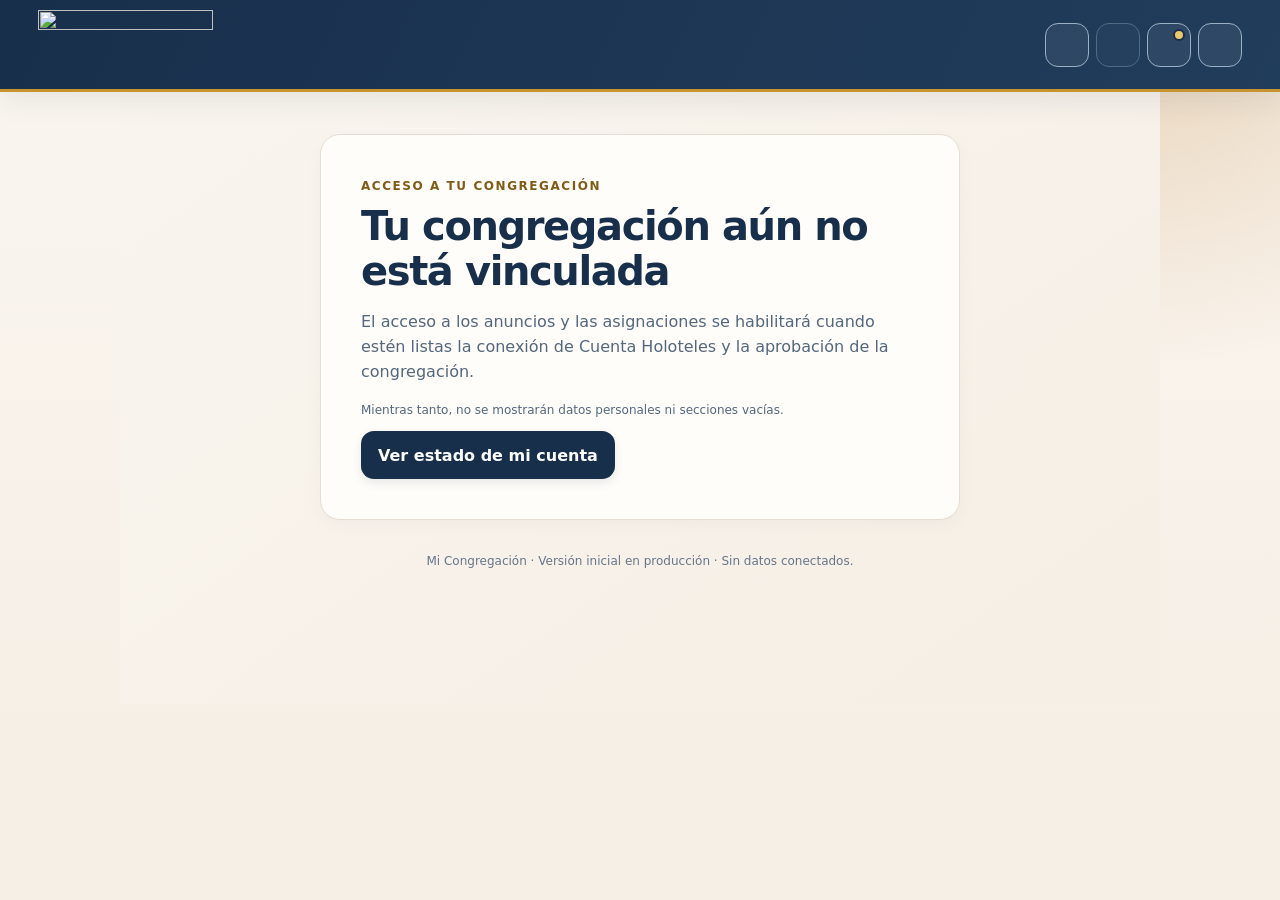
==== commit 491b5f6c: "fix(access): keep standalone access guide visible during tab navigation" ====
--- a/app/index.html
+++ b/app/index.html
@@ -222,7 +222,7 @@
 (()=>{"use strict";const d={es:{space:"Tu espacio",welcome:"Bienvenido a Mi Congregación",intro:"Consulta lo importante de tu congregación desde un solo lugar.",beta:"Primera versión",next:"Próxima actividad",none:"No hay actividades disponibles",noneDetail:"Aparecerán cuando estén publicadas y autorizadas.",activityPending:"Las actividades aparecerán cuando se habilite la conexión y estén autorizadas.",accountDetails:"Ver detalles",agendaPending:"La Agenda aún no puede consultar actividades. Falta completar la conexión autorizada.",selectedDay:"Fecha seleccionada",clearDay:"Quitar selección",schedule:"Horarios de tu congregación",noSchedule:"Sin horarios vinculados",noScheduleDetail:"No mostraremos horarios sin confirmar.",connection:"Estado de conexión",unlinked:"Congregación no vinculada",pending:"La conexión con Cuenta Holoteles está pendiente. No se muestran datos privados.",calendarTitle:"Tu Agenda",calendarDetail:"Consulta cualquier mes y año.",open:"Abrir Agenda",agenda:"Agenda",agendaDesc:"Reuniones, servicio y asignaciones cuando estén disponibles.",activities:"Actividades",all:"Todo",meetings:"Reuniones",service:"Servicio",mine:"Mis asignaciones",ready:"La Agenda está lista para recibir información autorizada.",personal:"Espacio personal",me:"Yo",meDesc:"Tu información y tus asignaciones en un mismo lugar.",account:"Cuenta Holoteles",accountDetail:"La identidad y los permisos se conectarán después de validar la integración.",private:"Las asignaciones privadas requieren identidad verificada.",footer:"Mi Congregación · Versión inicial en producción · Sin datos conectados.",board:"Tablero"},en:{space:"Your space",welcome:"Welcome to My Congregation",intro:"Find what matters in your congregation in one place.",beta:"Early release",next:"Next activity",none:"No activities available",noneDetail:"They will appear when approved and published.",activityPending:"Activities will appear once the connection is enabled and access is authorized.",accountDetails:"View details",agendaPending:"The calendar cannot load activities yet. Authorized connection is still pending.",selectedDay:"Selected date",clearDay:"Clear selection",schedule:"Your congregation's schedule",noSchedule:"No linked schedules",noScheduleDetail:"Unconfirmed schedules won't be shown.",connection:"Connection status",unlinked:"Congregation not linked",pending:"Holoteles Account integration is pending. No private information is displayed.",calendarTitle:"Your Calendar",calendarDetail:"Browse any month and year.",open:"Open Calendar",agenda:"Calendar",agendaDesc:"Meetings, ministry and assignments when available.",activities:"Activities",all:"All",meetings:"Meetings",service:"Ministry",mine:"My assignments",ready:"The calendar is ready for authorized information.",personal:"Personal space",me:"Me",meDesc:"Your information and assignments in one place.",account:"Holoteles Account",accountDetail:"Identity and permissions will be connected after integration is validated.",private:"Private assignments require verified identity.",footer:"My Congregation · Initial production release · No data connected.",board:"Dashboard"}};try{history.scrollRestoration="manual"}catch{}
 const localeKey="mi-congregacion-language-v1";const defaultLang=location.hostname==="congregation.holoteles.app"?"en":"es";let savedLang=null;try{savedLang=localStorage.getItem(localeKey)}catch{}let lang=["es","en"].includes(savedLang)?savedLang:defaultLang,month=new Date();month=new Date(month.getFullYear(),month.getMonth(),1);const $=id=>document.getElementById(id);let selectedDate=null,activeFilter="todo";
 function cal(){const loc=lang==="es"?"es-DO":"en-US";const m=new Intl.DateTimeFormat(loc,{month:"long",year:"numeric"}).format(month);$("monthLabel").textContent=m.charAt(0).toUpperCase()+m.slice(1);const root=$("calendar");root.replaceChildren();for(const w of lang==="es"?["L","M","M","J","V","S","D"]:["M","T","W","T","F","S","S"]){const e=document.createElement("span");e.textContent=w;root.append(e)}for(let i=0;i<(month.getDay()+6)%7;i++)root.append(document.createElement("span"));const now=new Date();for(let day=1;day<=new Date(month.getFullYear(),month.getMonth()+1,0).getDate();day++){const e=document.createElement("button");e.textContent=String(day);e.type="button";const key=month.getFullYear()+"-"+String(month.getMonth()+1).padStart(2,"0")+"-"+String(day).padStart(2,"0");e.setAttribute("aria-pressed",String(selectedDate===key));if(selectedDate===key)e.classList.add("selected");e.setAttribute("aria-label",new Intl.DateTimeFormat(loc,{day:"numeric",month:"long",year:"numeric"}).format(new Date(month.getFullYear(),month.getMonth(),day)));if(now.getFullYear()===month.getFullYear()&&now.getMonth()===month.getMonth()&&now.getDate()===day)e.classList.add("today");e.addEventListener("click",()=>{selectedDate=selectedDate===key?null:key;cal()});root.append(e)}const selection=$("calendarSelection");selection.textContent=selectedDate?d[lang].selectedDay+": "+new Intl.DateTimeFormat(loc,{day:"numeric",month:"long",year:"numeric"}).format(new Date(Number(selectedDate.slice(0,4)),Number(selectedDate.slice(5,7))-1,Number(selectedDate.slice(8,10)))):"";}
-function navigate(t){if(!["tablero","agenda","yo"].includes(t))return;if(document.body.classList.contains("dev-access-guided"))t="yo";for(const s of document.querySelectorAll("main section"))s.hidden=s.id!==t;for(const b of document.querySelectorAll("[data-tab]")){if(b.dataset.tab===t)b.setAttribute("aria-current","page");else b.removeAttribute("aria-current")}history.replaceState(null,"","#"+t);window.scrollTo(0,0)}
+function navigate(t){if(!["tablero","agenda","yo"].includes(t))return;if(document.body.classList.contains("dev-access-guided"))t="yo";for(const s of document.querySelectorAll("main section[id=tablero],main section[id=agenda],main section[id=yo]"))s.hidden=s.id!==t;for(const b of document.querySelectorAll("[data-tab]")){if(b.dataset.tab===t)b.setAttribute("aria-current","page");else b.removeAttribute("aria-current")}history.replaceState(null,"","#"+t);window.scrollTo(0,0)}
 
 const shellStrings={
  es:{news:"Novedades",release1:"Agenda más clara",release1Detail:"Ahora distinguimos cuando tu congregación aún no está vinculada y mejoramos la selección de fechas.",release2:"Nueva identidad visual",release2Detail:"Mi Congregación estrena su logotipo y una presentación más cálida.",markRead:"Marcar todo como leído",markOne:"Marcar como leído",account:"Mi cuenta",about:"Acerca de esta app",notConnected:"Sin Cuenta Holoteles conectada",noSync:"No hay sincronización activa.",searchTitle:"Buscar secciones",searchLabel:"Nombre de la sección",noResults:"No hay secciones que coincidan.",searchScope:"La búsqueda de actividades estará disponible cuando se conecten las fuentes autorizadas.",board:"Tablero",agenda:"Agenda",me:"Yo",aboutDetail:"Mi Congregación ayuda a consultar la información publicada y autorizada de tu congregación en un solo lugar.",betaLabel:"Beta · versión de prueba",independent:"Herramienta independiente y gratuita para apoyar la organización de la congregación.",disclaimer:"No es una aplicación oficial de los testigos de Jehová ni está afiliada, patrocinada o administrada por sus entidades legales.",holotelesDesc:"Familia de aplicaciones independientes con conexión opcional y permisos explícitos."},
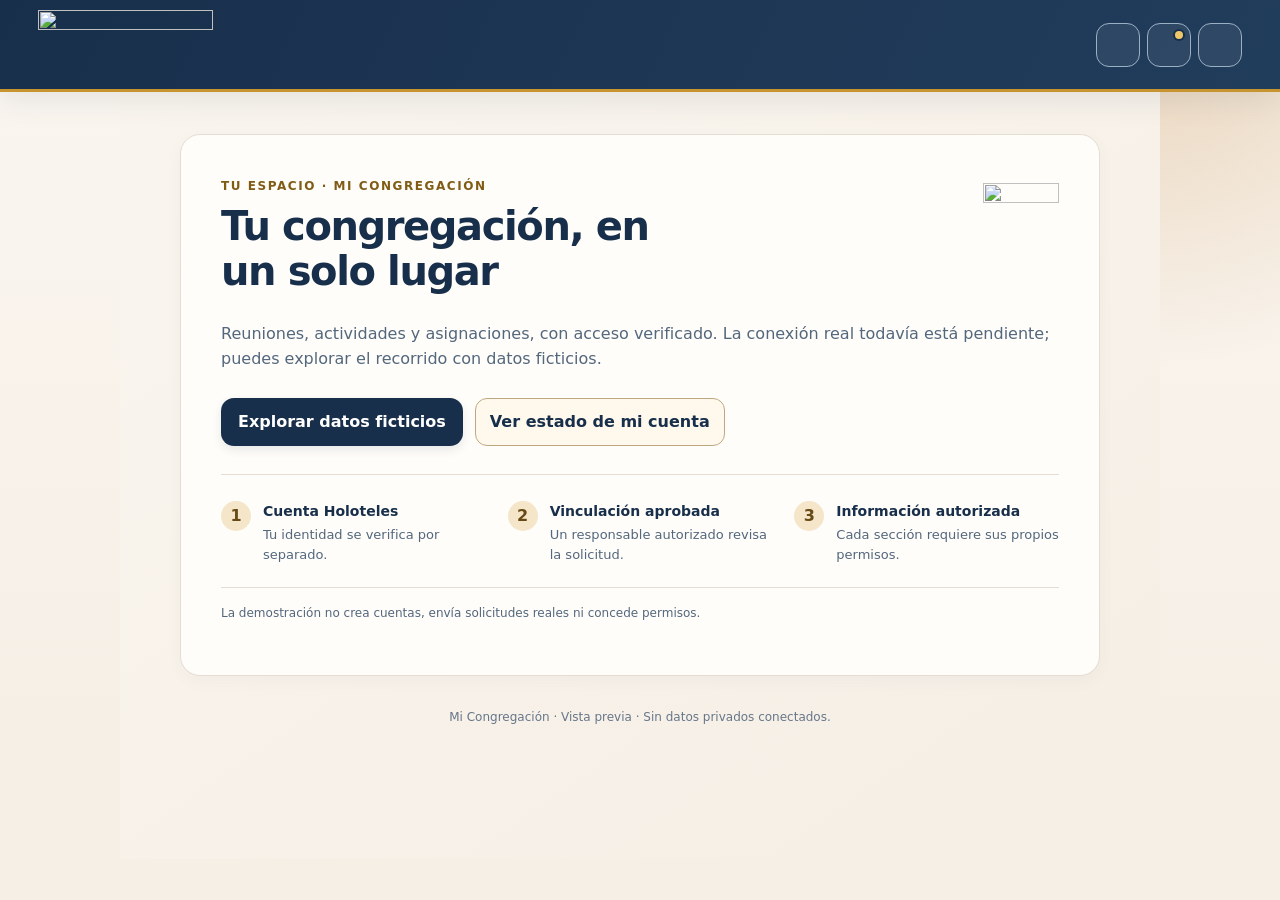
==== commit dbaa43b1: "fix(mvp): restore regression coverage and polish protected Pages preview" ====
--- a/app/index.html
+++ b/app/index.html
@@ -35,7 +35,7 @@
 .calendar button.selected,.calendar button.selected:hover{background:var(--navy);color:#FFF}
 .filters button{border-color:#D9D3C9;min-height:40px;font-weight:750}
 .filters button[aria-pressed=true]{background:var(--navy);color:#FFF}
-.bottom{background:#FFFCF8F5;border-top:1px solid #DCCBB6;backdrop-filter:blur(12px);box-shadow:0 -5px 22px #182F4B0D}
+.bottom{z-index:90;background:#FFFCF8;border-top:1px solid #DCCBB6;backdrop-filter:none;box-shadow:0 -5px 22px #182F4B0D}
 .bottom button{color:#526A82;min-height:55px}
 .bottom button[aria-current=page]{background:#F5E5C9;color:var(--navy);box-shadow:inset 0 0 0 1px #E7CFA6}
 .product-footer{color:#667689;text-align:center;margin:32px 0 8px}
@@ -181,7 +181,7 @@
 .account-mode-controls{margin:10px 0;padding:12px;border-top:1px solid #D8B48A;border-bottom:1px solid #D8B48A}.account-mode-label{display:block;font-weight:800;font-size:13px;margin-bottom:8px}.account-mode-buttons{display:grid;grid-template-columns:1fr 1fr;gap:7px}.account-mode-buttons button{min-height:44px;padding:7px;border-radius:10px;border:1px solid #8FA5BD;color:#182F4B;background:#fff;font-size:13px;font-weight:700}.account-mode-buttons button[aria-pressed="true"]{background:#182F4B;color:#fff;border-color:#182F4B}.account-mode-controls .small{font-size:12px;margin:8px 0 0}
 
 /* Guided access: keep the account menu and DEV scenario selector; hide empty destinations. */
-body:not(.dev-fixture-active):not(.auth-locked) .bottom,body:not(.dev-fixture-active):not(.auth-locked) main>#tablero,body:not(.dev-fixture-active):not(.auth-locked) main>#agenda,body:not(.dev-fixture-active):not(.auth-locked) main>#yo{display:none!important}
+body.access-unlinked:not(.dev-fixture-active):not(.auth-locked) .bottom,body.access-unlinked:not(.dev-fixture-active):not(.auth-locked) main>#tablero,body.access-unlinked:not(.dev-fixture-active):not(.auth-locked) main>#agenda,body.access-unlinked:not(.dev-fixture-active):not(.auth-locked) main>#yo{display:none!important}
 body.dev-fixture-active .normal-access-guide{display:none!important}
 .normal-access-guide{max-width:640px;margin:0 auto}.normal-access-guide .card{padding:clamp(24px,6vw,40px)}.normal-access-guide button{min-height:48px}
 body.dev-access-guided .bottom,body.dev-access-guided #tablero,body.dev-access-guided #agenda{display:none!important}
@@ -191,18 +191,34 @@
 body.dev-access-guided #yo>.fixture-panel .fixture-actions{gap:10px}
 body.dev-access-guided main{padding-bottom:calc(30px + env(safe-area-inset-bottom))}
 body.dev-access-guided #devWorkbench{margin-bottom:12px}
+/* Visible keyboard focus on both light surfaces and the dark header. */
+:root{--focus:#182F4B}
+:is(button,summary,input,select,textarea,a):focus-visible{outline:3px solid var(--focus);outline-offset:3px}
+header :is(button,summary):focus-visible{outline-color:#FFFDF9}
+
+/* Preview entry and explicit sample journey; no private content is introduced. */
+.dev-membership-card button[disabled]{display:block;max-width:100%;white-space:normal;text-align:left;font:inherit;font-size:13px;min-height:44px;padding:10px 12px;border:1px solid #D5CCBF;border-radius:10px;background:#F6EFE6;color:#53677D;cursor:not-allowed}
+.normal-access-guide{max-width:920px}.access-intro{display:flex;align-items:flex-start;gap:24px}.access-intro>div{flex:1;min-width:0}.access-intro h1{max-width:17ch}.access-isotype{flex:none;width:76px;height:auto;margin-top:8px}.access-actions{display:flex;gap:12px;flex-wrap:wrap;margin-top:26px}.access-steps{list-style:none;display:grid;grid-template-columns:repeat(3,minmax(0,1fr));gap:22px;padding:26px 0 0;margin:28px 0 22px;border-top:1px solid var(--line)}.access-steps li{display:flex;gap:12px;align-items:flex-start}.access-steps li>span{display:grid;place-items:center;flex:none;width:30px;height:30px;border-radius:50%;background:#F5E5C9;color:#674A15;font-weight:800}.access-steps strong{font-size:14px}.access-steps p{font-size:13px;margin:5px 0 0}.access-privacy{padding-top:16px;border-top:1px solid var(--line)}
+body .dev-banner,body.dev-fixture-active .dev-banner{position:static;max-width:1004px;width:calc(100% - 36px);margin:16px auto 0;padding:11px 16px;box-shadow:none;line-height:1.5}.dev-workbench{margin-top:0}header button[hidden]{display:none!important}
+@media(max-width:650px){.access-intro{gap:14px}.access-isotype{width:56px}.access-actions{display:grid;grid-template-columns:1fr}.access-actions button{width:100%}.access-steps{grid-template-columns:1fr;gap:18px}.access-steps strong{font-size:15px}.access-steps p{font-size:14px}.access-intro h1{font-size:30px}.brand-lockup{width:145px}.icon-action,.header-menu>summary{width:44px;min-width:44px;height:44px}.global-actions{gap:4px}}
+@media(max-width:365px){.brand-lockup{width:128px}.global-actions{gap:2px}.access-intro h1{font-size:27px}.access-isotype{width:44px}}
 </style></head>
-<body><header><div class="brand"><img class="brand-lockup" src="/brand-logo-dark.svg" alt="" width="175" height="69"><span id="brand" class="sr-only">Mi Congregación</span></div><div class="global-actions">
+<body class="access-unlinked"><header><div class="brand"><img class="brand-lockup" src="/brand-logo-dark.svg" alt="" width="175" height="69"><span id="brand" class="sr-only">Mi Congregación</span></div><div class="global-actions">
 <button id="openSearch" class="icon-action" type="button" aria-label="Buscar secciones" title="Buscar secciones"><svg class="lucide" aria-hidden="true"><use href="/lucide-icons.svg#search"></use></svg></button>
-<button class="icon-action" type="button" disabled aria-label="Agregar: disponible cuando se habiliten acciones autorizadas" title="Agregar estará disponible cuando se habiliten acciones autorizadas"><svg class="lucide" aria-hidden="true"><use href="/lucide-icons.svg#plus"></use></svg></button>
+<button class="icon-action" type="button" hidden disabled aria-label="Agregar: disponible cuando se habiliten acciones autorizadas" title="Agregar estará disponible cuando se habiliten acciones autorizadas"><svg class="lucide" aria-hidden="true"><use href="/lucide-icons.svg#plus"></use></svg></button>
 <details class="header-menu" id="updatesMenu"><summary aria-label="Novedades" title="Novedades"><svg class="lucide" aria-hidden="true"><use href="/lucide-icons.svg#bell"></use></svg><span class="unread-dot" id="unreadDot" hidden></span></summary><div class="menu-panel updates-panel"><h2 data-shell="news">Novedades</h2><ul class="release-list"><li data-release="0961f66"><strong data-shell="release1">Agenda más clara</strong><p data-shell="release1Detail">Ahora distinguimos cuando tu congregación aún no está vinculada y mejoramos la selección de fechas.</p><button type="button" class="release-read" data-read-release="0961f66" data-shell="markOne">Marcar como leído</button></li><li data-release="6acaa62"><strong data-shell="release2">Nueva identidad visual</strong><p data-shell="release2Detail">Mi Congregación estrena su logotipo y una presentación más cálida.</p><button type="button" class="release-read" data-read-release="6acaa62" data-shell="markOne">Marcar como leído</button></li></ul><button id="markAllRead" type="button" class="menu-link" data-shell="markRead">Marcar todo como leído</button></div></details>
 <details class="header-menu" id="accountMenu"><summary aria-label="Mi cuenta" title="Mi cuenta"><svg class="lucide" aria-hidden="true"><use href="/lucide-icons.svg#user-round"></use></svg></summary><div class="menu-panel account-panel"><p class="account-caption" data-shell="notConnected">Sin Cuenta Holoteles conectada</p><button class="menu-link" id="goAccount" type="button" data-shell="account">Mi cuenta</button><button class="menu-link" id="goSettings" type="button" data-shell="settings">Configuración y preferencias</button><div class="account-mode-controls" role="group" aria-label="Modo de la aplicación"><span id="currentAppMode" class="account-mode-label" role="status" aria-live="polite">Modo actual: Normal</span><div class="account-mode-buttons"><button type="button" id="useNormalMode" aria-pressed="true">Normal</button><button type="button" id="useDevMode" aria-pressed="false">DEV · Pruebas</button></div><p class="small" id="accountModeHelp">DEV usa datos ficticios. No conecta información real.</p></div><button class="menu-link" id="goAbout" type="button" data-shell="about">Acerca de esta app</button><p class="small" data-shell="noSync">No hay sincronización activa.</p></div></details>
-</div></header>
+</div></header><div id="devBanner" class="dev-banner" role="status" hidden><strong>DEV</strong> · <span data-shell="devBanner">Datos ficticios · Sin sesión ni sincronización real</span></div>
 <dialog id="navSearch" aria-labelledby="searchTitle"><div class="search-dialog"><div class="search-head"><h2 id="searchTitle" data-shell="searchTitle">Buscar secciones</h2><button id="closeSearch" type="button" aria-label="Cerrar búsqueda">×</button></div><label class="sr-only" for="searchInput" data-shell="searchLabel">Nombre de la sección</label><input id="searchInput" type="search" autocomplete="off" maxlength="70" placeholder="Tablero, Agenda, Yo…"><div class="search-results"><button type="button" data-jump="tablero" data-shell="board">Tablero</button><button type="button" data-jump="agenda" data-shell="agenda">Agenda</button><button type="button" data-jump="yo" data-shell="me">Yo</button></div><p id="noSearchResults" hidden data-shell="noResults">No hay secciones que coincidan.</p><p class="small" data-shell="searchScope">La búsqueda de actividades estará disponible cuando se conecten las fuentes autorizadas.</p></div></dialog>
-<main><section id="normalAccessGuide" class="normal-access-guide" aria-labelledby="normalAccessTitle"><div class="card"><span class="kicker" data-access-guide="kicker">ACCESO A TU CONGREGACIÓN</span><h1 id="normalAccessTitle" data-access-guide="title">Tu congregación aún no está vinculada</h1><p data-access-guide="body">El acceso a los anuncios y las asignaciones se habilitará cuando estén listas la conexión de Cuenta Holoteles y la aprobación de la congregación.</p><p class="small" data-access-guide="privacy">Mientras tanto, no se mostrarán datos personales ni secciones vacías.</p><button type="button" id="openAccessGuideAccount" class="primary" data-access-guide="action">Ver estado de mi cuenta</button></div></section><section id="tablero"><div class="dashboard-hero"><div class="hero-copy"><div class="kicker" data-t="space">Tu espacio</div><h1 data-t="welcome">Bienvenido a Mi Congregación</h1><p data-t="intro">Consulta lo importante de tu congregación desde un solo lugar.</p></div><img class="hero-isotype" src="/brand-isotype.svg" alt="" width="128" height="128" loading="eager"></div><div class="grid"><div><div class="card"><span class="pill" data-t="beta">Primera versión</span><h2 style="margin-top:16px" data-t="next">Próxima actividad</h2><div class="empty" role="status"><strong data-t="unlinked">Congregación no vinculada</strong><span data-t="activityPending">Las actividades aparecerán cuando se habilite la conexión y estén autorizadas.</span></div></div><div class="card"><h2 data-t="schedule">Horarios de tu congregación</h2><div class="empty" role="status"><strong data-t="noSchedule">Sin horarios vinculados</strong><span data-t="noScheduleDetail">No mostraremos horarios sin confirmar.</span></div></div></div><div><div class="card"><h2 data-t="connection">Estado de conexión</h2><span class="pill" data-t="unlinked">Congregación no vinculada</span><p data-t="pending">La conexión con Cuenta Holoteles está pendiente. No se muestran datos privados.</p><button type="button" class="secondary" id="accountDetails" data-t="accountDetails">Ver detalles</button></div><div class="card card-feature"><h2 data-t="calendarTitle">Tu Agenda</h2><p data-t="calendarDetail">Consulta cualquier mes y año.</p><button class="primary" id="openCalendar" data-t="open">Abrir Agenda</button></div></div></div></section>
+<main><section id="normalAccessGuide" class="normal-access-guide" aria-labelledby="normalAccessTitle">
+<div class="card access-card"><div class="access-intro"><div><span class="kicker" data-access-guide="kicker">TU ESPACIO · MI CONGREGACIÓN</span><h1 id="normalAccessTitle" data-access-guide="title">Tu congregación, en un solo lugar</h1></div><img class="access-isotype" src="/brand-isotype.svg" alt="" width="76" height="76"></div>
+<p data-access-guide="body">Reuniones, actividades y asignaciones, con acceso verificado. La conexión real todavía está pendiente; puedes explorar el recorrido con datos ficticios.</p>
+<div class="access-actions"><button type="button" id="exploreDemo" class="primary" data-access-guide="demo">Explorar datos ficticios</button><button type="button" id="openAccessGuideAccount" class="secondary" data-access-guide="action">Ver estado de mi cuenta</button></div>
+<ol class="access-steps" role="list"><li><span aria-hidden="true">1</span><div><strong data-access-guide="step1">Cuenta Holoteles</strong><p data-access-guide="detail1">Tu identidad se verifica por separado.</p></div></li><li><span aria-hidden="true">2</span><div><strong data-access-guide="step2">Vinculación aprobada</strong><p data-access-guide="detail2">Un responsable autorizado revisa la solicitud.</p></div></li><li><span aria-hidden="true">3</span><div><strong data-access-guide="step3">Información autorizada</strong><p data-access-guide="detail3">Cada sección requiere sus propios permisos.</p></div></li></ol>
+<p class="small access-privacy" data-access-guide="privacy">La demostración no crea cuentas, envía solicitudes reales ni concede permisos.</p></div></section><section id="tablero"><div class="dashboard-hero"><div class="hero-copy"><div class="kicker" data-t="space">Tu espacio</div><h1 data-t="welcome">Bienvenido a Mi Congregación</h1><p data-t="intro">Consulta lo importante de tu congregación desde un solo lugar.</p></div><img class="hero-isotype" src="/brand-isotype.svg" alt="" width="128" height="128" loading="eager"></div><div class="grid"><div><div class="card"><span class="pill" data-t="beta">Primera versión</span><h2 style="margin-top:16px" data-t="next">Próxima actividad</h2><div class="empty" role="status"><strong data-t="unlinked">Congregación no vinculada</strong><span data-t="activityPending">Las actividades aparecerán cuando se habilite la conexión y estén autorizadas.</span></div></div><div class="card"><h2 data-t="schedule">Horarios de tu congregación</h2><div class="empty" role="status"><strong data-t="noSchedule">Sin horarios vinculados</strong><span data-t="noScheduleDetail">No mostraremos horarios sin confirmar.</span></div></div></div><div><div class="card"><h2 data-t="connection">Estado de conexión</h2><span class="pill" data-t="unlinked">Congregación no vinculada</span><p data-t="pending">La conexión con Cuenta Holoteles está pendiente. No se muestran datos privados.</p><button type="button" class="secondary" id="accountDetails" data-t="accountDetails">Ver detalles</button></div><div class="card card-feature"><h2 data-t="calendarTitle">Tu Agenda</h2><p data-t="calendarDetail">Consulta cualquier mes y año.</p><button class="primary" id="openCalendar" data-t="open">Abrir Agenda</button></div></div></div></section>
 <section id="agenda" hidden><div class="kicker" data-t="calendarTitle">Tu Agenda</div><h1 data-t="agenda">Agenda</h1><p data-t="agendaDesc">Reuniones, servicio y asignaciones cuando estén disponibles.</p><div class="card"><div class="month"><button id="prev" type="button" aria-label="Mes anterior"><svg class="lucide " aria-hidden="true" focusable="false"><use href="/lucide-icons.svg#chevron-left"></use></svg></button><h2 id="monthLabel" aria-live="polite"></h2><button id="next" type="button" aria-label="Mes siguiente"><svg class="lucide " aria-hidden="true" focusable="false"><use href="/lucide-icons.svg#chevron-right"></use></svg></button></div><div id="calendar" class="calendar" role="group" aria-label="Calendario"></div><p id="calendarSelection" class="calendar-selection small" aria-live="polite"></p></div><div class="card"><h2 data-t="activities">Actividades</h2><div class="filters" role="group" aria-label="Filtros de actividades"><button data-filter="todo" aria-pressed="true" data-t="all">Todo</button><button data-filter="reuniones" aria-pressed="false" data-t="meetings">Reuniones</button><button data-filter="servicio" aria-pressed="false" data-t="service">Servicio</button><button data-filter="mis_asignaciones" aria-pressed="false" data-t="mine">Mis asignaciones</button></div><div class="empty" id="agendaStatus" role="status" aria-live="polite"><strong data-t="unlinked">Congregación no vinculada</strong><span data-t="agendaPending">La Agenda aún no puede consultar actividades. Falta completar la conexión autorizada.</span></div></div></section>
 <section id="yo" hidden><div class="kicker" data-t="personal">Espacio personal</div><h1 data-t="me">Yo</h1><p data-t="meDesc">Tu información y tus asignaciones en un mismo lugar.</p><div class="card"><h2 data-t="account">Cuenta Holoteles</h2><div class="empty"><strong data-t="unlinked">Congregación no vinculada</strong><span data-t="accountDetail">La identidad y los permisos se conectarán después de validar la integración.</span></div><button id="openAccount" class="primary account-cta" type="button" data-shell="connectAccount">Entrar o crear Cuenta Holoteles</button></div><div class="card"><h2 data-t="mine">Mis asignaciones</h2><p data-t="private">Las asignaciones privadas requieren identidad verificada.</p></div></section>
-<p class="small product-footer" data-t="footer">Mi Congregación · Versión inicial en producción · Sin datos conectados.</p></main>
+<p class="small product-footer" data-t="footer">Mi Congregación · Vista previa · Sin datos privados conectados.</p></main>
 
 <dialog id="settingsDialog" class="app-dialog" aria-labelledby="settingsTitle"><div class="dialog-inner"><div class="dialog-top"><h2 id="settingsTitle" data-shell="settings">Configuración y preferencias</h2><button type="button" data-close-dialog="settingsDialog" aria-label="Cerrar">×</button></div><p class="small" data-shell="languageHelp">El dominio determina el idioma inicial. Puedes cambiarlo aquí.</p><fieldset class="choice-field"><legend data-shell="language">Idioma</legend><label><input type="radio" name="appLanguage" value="es"> Español</label><label><input type="radio" name="appLanguage" value="en"> English</label></fieldset><p class="small">congregacion.holoteles.app → Español · congregation.holoteles.app → English</p><hr><label class="dev-toggle"><input id="devModeToggle" type="checkbox"><span data-shell="devMode">Modo desarrollo (datos ficticios interactivos)</span></label><p class="small" data-shell="devExplain">Muestra escenarios ficticios para probar la interfaz. No inicia sesión ni sincroniza datos reales.</p><div class="dialog-actions"><button type="button" class="secondary" data-close-dialog="settingsDialog" data-shell="close">Cerrar</button></div></div></dialog>
 <dialog id="aboutDialog" class="app-dialog" aria-labelledby="aboutTitle"><div class="dialog-inner"><div class="dialog-top"><h2 id="aboutTitle" data-shell="about">Acerca de esta app</h2><button type="button" data-close-dialog="aboutDialog" aria-label="Cerrar">×</button></div><img class="about-logo" src="/brand-logo-dark.svg" alt="" width="170"><p data-shell="aboutDetail">Mi Congregación ayuda a consultar la información publicada y autorizada de tu congregación en un solo lugar.</p><p><strong data-shell="betaLabel">Beta · versión de prueba</strong> · <span data-shell="independent">Herramienta independiente y gratuita para apoyar la organización de la congregación.</span></p><p class="small" data-shell="disclaimer">No es una aplicación oficial de los testigos de Jehová ni está afiliada, patrocinada o administrada por sus entidades legales.</p><p class="small"><strong>Powered by Holoteles</strong> · <span data-shell="holotelesDesc">Familia de aplicaciones independientes con conexión opcional y permisos explícitos.</span></p><div class="dialog-actions"><button type="button" class="secondary" data-close-dialog="aboutDialog" data-shell="close">Cerrar</button></div></div></dialog>
@@ -216,10 +232,10 @@
  <p id="accountFormStatus" role="status" aria-live="polite"></p>
 </form>
 <div id="connectedAccount" class="auth-status" hidden><strong data-shell="identityVerified">Identidad Holoteles verificada</strong><p id="verifiedEmail"></p><p data-shell="membershipPending">La vinculación de congregación y permisos sigue pendiente.</p><button type="button" class="secondary" id="signOutAccount" data-shell="signOut">Cerrar sesión</button></div><p class="small" data-shell="authSeparation">Iniciar sesión no activa sincronización ni concede acceso a otras personas.</p><div class="dialog-actions"><button type="button" class="secondary" data-close-dialog="accountDialog" data-shell="close">Cerrar</button></div></div></dialog>
-<div id="devBanner" class="dev-banner" role="status" hidden><strong>DEV</strong> · <span data-shell="devBanner">Datos ficticios · Sin sesión ni sincronización real</span></div>
+
 <nav class="bottom" aria-label="Navegación"><button data-tab="tablero" type="button" aria-current="page"><svg class="lucide " aria-hidden="true" focusable="false"><use href="/lucide-icons.svg#layout-dashboard"></use></svg><span class="nav-text" data-t="board">Tablero</span></button><button data-tab="agenda" type="button"><svg class="lucide " aria-hidden="true" focusable="false"><use href="/lucide-icons.svg#calendar-days"></use></svg><span class="nav-text" data-t="agenda">Agenda</span></button><button data-tab="yo" type="button"><svg class="lucide " aria-hidden="true" focusable="false"><use href="/lucide-icons.svg#user-round"></use></svg><span class="nav-text" data-t="me">Yo</span></button></nav>
 <script>
-(()=>{"use strict";const d={es:{space:"Tu espacio",welcome:"Bienvenido a Mi Congregación",intro:"Consulta lo importante de tu congregación desde un solo lugar.",beta:"Primera versión",next:"Próxima actividad",none:"No hay actividades disponibles",noneDetail:"Aparecerán cuando estén publicadas y autorizadas.",activityPending:"Las actividades aparecerán cuando se habilite la conexión y estén autorizadas.",accountDetails:"Ver detalles",agendaPending:"La Agenda aún no puede consultar actividades. Falta completar la conexión autorizada.",selectedDay:"Fecha seleccionada",clearDay:"Quitar selección",schedule:"Horarios de tu congregación",noSchedule:"Sin horarios vinculados",noScheduleDetail:"No mostraremos horarios sin confirmar.",connection:"Estado de conexión",unlinked:"Congregación no vinculada",pending:"La conexión con Cuenta Holoteles está pendiente. No se muestran datos privados.",calendarTitle:"Tu Agenda",calendarDetail:"Consulta cualquier mes y año.",open:"Abrir Agenda",agenda:"Agenda",agendaDesc:"Reuniones, servicio y asignaciones cuando estén disponibles.",activities:"Actividades",all:"Todo",meetings:"Reuniones",service:"Servicio",mine:"Mis asignaciones",ready:"La Agenda está lista para recibir información autorizada.",personal:"Espacio personal",me:"Yo",meDesc:"Tu información y tus asignaciones en un mismo lugar.",account:"Cuenta Holoteles",accountDetail:"La identidad y los permisos se conectarán después de validar la integración.",private:"Las asignaciones privadas requieren identidad verificada.",footer:"Mi Congregación · Versión inicial en producción · Sin datos conectados.",board:"Tablero"},en:{space:"Your space",welcome:"Welcome to My Congregation",intro:"Find what matters in your congregation in one place.",beta:"Early release",next:"Next activity",none:"No activities available",noneDetail:"They will appear when approved and published.",activityPending:"Activities will appear once the connection is enabled and access is authorized.",accountDetails:"View details",agendaPending:"The calendar cannot load activities yet. Authorized connection is still pending.",selectedDay:"Selected date",clearDay:"Clear selection",schedule:"Your congregation's schedule",noSchedule:"No linked schedules",noScheduleDetail:"Unconfirmed schedules won't be shown.",connection:"Connection status",unlinked:"Congregation not linked",pending:"Holoteles Account integration is pending. No private information is displayed.",calendarTitle:"Your Calendar",calendarDetail:"Browse any month and year.",open:"Open Calendar",agenda:"Calendar",agendaDesc:"Meetings, ministry and assignments when available.",activities:"Activities",all:"All",meetings:"Meetings",service:"Ministry",mine:"My assignments",ready:"The calendar is ready for authorized information.",personal:"Personal space",me:"Me",meDesc:"Your information and assignments in one place.",account:"Holoteles Account",accountDetail:"Identity and permissions will be connected after integration is validated.",private:"Private assignments require verified identity.",footer:"My Congregation · Initial production release · No data connected.",board:"Dashboard"}};try{history.scrollRestoration="manual"}catch{}
+(()=>{"use strict";const d={es:{space:"Tu espacio",welcome:"Bienvenido a Mi Congregación",intro:"Consulta lo importante de tu congregación desde un solo lugar.",beta:"Primera versión",next:"Próxima actividad",none:"No hay actividades disponibles",noneDetail:"Aparecerán cuando estén publicadas y autorizadas.",activityPending:"Las actividades aparecerán cuando se habilite la conexión y estén autorizadas.",accountDetails:"Ver detalles",agendaPending:"La Agenda aún no puede consultar actividades. Falta completar la conexión autorizada.",selectedDay:"Fecha seleccionada",clearDay:"Quitar selección",schedule:"Horarios de tu congregación",noSchedule:"Sin horarios vinculados",noScheduleDetail:"No mostraremos horarios sin confirmar.",connection:"Estado de conexión",unlinked:"Congregación no vinculada",pending:"La conexión con Cuenta Holoteles está pendiente. No se muestran datos privados.",calendarTitle:"Tu Agenda",calendarDetail:"Consulta cualquier mes y año.",open:"Abrir Agenda",agenda:"Agenda",agendaDesc:"Reuniones, servicio y asignaciones cuando estén disponibles.",activities:"Actividades",all:"Todo",meetings:"Reuniones",service:"Servicio",mine:"Mis asignaciones",ready:"La Agenda está lista para recibir información autorizada.",personal:"Espacio personal",me:"Yo",meDesc:"Tu información y tus asignaciones en un mismo lugar.",account:"Cuenta Holoteles",accountDetail:"La identidad y los permisos se conectarán después de validar la integración.",private:"Las asignaciones privadas requieren identidad verificada.",footer:"Mi Congregación · Vista previa · Sin datos privados conectados.",board:"Tablero"},en:{space:"Your space",welcome:"Welcome to My Congregation",intro:"Find what matters in your congregation in one place.",beta:"Early release",next:"Next activity",none:"No activities available",noneDetail:"They will appear when approved and published.",activityPending:"Activities will appear once the connection is enabled and access is authorized.",accountDetails:"View details",agendaPending:"The calendar cannot load activities yet. Authorized connection is still pending.",selectedDay:"Selected date",clearDay:"Clear selection",schedule:"Your congregation's schedule",noSchedule:"No linked schedules",noScheduleDetail:"Unconfirmed schedules won't be shown.",connection:"Connection status",unlinked:"Congregation not linked",pending:"Holoteles Account integration is pending. No private information is displayed.",calendarTitle:"Your Calendar",calendarDetail:"Browse any month and year.",open:"Open Calendar",agenda:"Calendar",agendaDesc:"Meetings, ministry and assignments when available.",activities:"Activities",all:"All",meetings:"Meetings",service:"Ministry",mine:"My assignments",ready:"The calendar is ready for authorized information.",personal:"Personal space",me:"Me",meDesc:"Your information and assignments in one place.",account:"Holoteles Account",accountDetail:"Identity and permissions will be connected after integration is validated.",private:"Private assignments require verified identity.",footer:"My Congregation · Preview · No private data connected.",board:"Dashboard"}};try{history.scrollRestoration="manual"}catch{}
 const localeKey="mi-congregacion-language-v1";const defaultLang=location.hostname==="congregation.holoteles.app"?"en":"es";let savedLang=null;try{savedLang=localStorage.getItem(localeKey)}catch{}let lang=["es","en"].includes(savedLang)?savedLang:defaultLang,month=new Date();month=new Date(month.getFullYear(),month.getMonth(),1);const $=id=>document.getElementById(id);let selectedDate=null,activeFilter="todo";
 function cal(){const loc=lang==="es"?"es-DO":"en-US";const m=new Intl.DateTimeFormat(loc,{month:"long",year:"numeric"}).format(month);$("monthLabel").textContent=m.charAt(0).toUpperCase()+m.slice(1);const root=$("calendar");root.replaceChildren();for(const w of lang==="es"?["L","M","M","J","V","S","D"]:["M","T","W","T","F","S","S"]){const e=document.createElement("span");e.textContent=w;root.append(e)}for(let i=0;i<(month.getDay()+6)%7;i++)root.append(document.createElement("span"));const now=new Date();for(let day=1;day<=new Date(month.getFullYear(),month.getMonth()+1,0).getDate();day++){const e=document.createElement("button");e.textContent=String(day);e.type="button";const key=month.getFullYear()+"-"+String(month.getMonth()+1).padStart(2,"0")+"-"+String(day).padStart(2,"0");e.setAttribute("aria-pressed",String(selectedDate===key));if(selectedDate===key)e.classList.add("selected");e.setAttribute("aria-label",new Intl.DateTimeFormat(loc,{day:"numeric",month:"long",year:"numeric"}).format(new Date(month.getFullYear(),month.getMonth(),day)));if(now.getFullYear()===month.getFullYear()&&now.getMonth()===month.getMonth()&&now.getDate()===day)e.classList.add("today");e.addEventListener("click",()=>{selectedDate=selectedDate===key?null:key;cal()});root.append(e)}const selection=$("calendarSelection");selection.textContent=selectedDate?d[lang].selectedDay+": "+new Intl.DateTimeFormat(loc,{day:"numeric",month:"long",year:"numeric"}).format(new Date(Number(selectedDate.slice(0,4)),Number(selectedDate.slice(5,7))-1,Number(selectedDate.slice(8,10)))):"";}
 function navigate(t){if(!["tablero","agenda","yo"].includes(t))return;if(document.body.classList.contains("dev-access-guided"))t="yo";for(const s of document.querySelectorAll("main section[id=tablero],main section[id=agenda],main section[id=yo]"))s.hidden=s.id!==t;for(const b of document.querySelectorAll("[data-tab]")){if(b.dataset.tab===t)b.setAttribute("aria-current","page");else b.removeAttribute("aria-current")}history.replaceState(null,"","#"+t);window.scrollTo(0,0)}
@@ -291,11 +307,12 @@
 $("devModeToggle").addEventListener("change",e=>setDevMode(e.target.checked));
 $("useNormalMode").addEventListener("click",()=>setDevMode(false));
 $("useDevMode").addEventListener("click",()=>setDevMode(true));
+$("exploreDemo").addEventListener("click",()=>{try{sessionStorage.setItem("mi-congregacion-fixture-scenario-v1","guest")}catch{}setDevMode(true)});
 updateDev();
 
 function translate(){document.documentElement.lang=lang;
- const msg=lang==="en"?{kicker:"CONGREGATION ACCESS",title:"Your congregation is not linked yet",body:"Announcements and assignments will become available after Holoteles Account connection and congregation approval are ready.",privacy:"Until then, we won't show private data or empty sections.",action:"View account status"}:{kicker:"ACCESO A TU CONGREGACIÓN",title:"Tu congregación aún no está vinculada",body:"El acceso a los anuncios y las asignaciones se habilitará cuando estén listas la conexión de Cuenta Holoteles y la aprobación de la congregación.",privacy:"Mientras tanto, no se mostrarán datos personales ni secciones vacías.",action:"Ver estado de mi cuenta"};
+ const msg=lang==="en"?{"kicker": "YOUR SPACE · MY CONGREGATION", "title": "Your congregation, in one place", "body": "Meetings, activities and assignments, with verified access. The real connection is still pending; explore the journey using sample data.", "privacy": "The demo does not create accounts, send real requests or grant permissions.", "action": "View account status", "demo": "Explore sample data", "step1": "Holoteles Account", "detail1": "Your identity is verified separately.", "step2": "Approved membership", "detail2": "An authorized reviewer checks the request.", "step3": "Authorized information", "detail3": "Each section requires its own permissions."}:{"kicker": "TU ESPACIO · MI CONGREGACIÓN", "title": "Tu congregación, en un solo lugar", "body": "Reuniones, actividades y asignaciones, con acceso verificado. La conexión real todavía está pendiente; puedes explorar el recorrido con datos ficticios.", "privacy": "La demostración no crea cuentas, envía solicitudes reales ni concede permisos.", "action": "Ver estado de mi cuenta", "demo": "Explorar datos ficticios", "step1": "Cuenta Holoteles", "detail1": "Tu identidad se verifica por separado.", "step2": "Vinculación aprobada", "detail2": "Un responsable autorizado revisa la solicitud.", "step3": "Información autorizada", "detail3": "Cada sección requiere sus propios permisos."};
  document.querySelectorAll("[data-access-guide]").forEach(x=>x.textContent=msg[x.dataset.accessGuide]);
 document.querySelectorAll('input[name="appLanguage"]').forEach(x=>x.checked=x.value===lang);$("prev").setAttribute("aria-label",lang==="es"?"Mes anterior":"Previous month");$("next").setAttribute("aria-label",lang==="es"?"Mes siguiente":"Next month");$("brand").textContent=lang==="es"?"Mi Congregación":"My Congregation";document.querySelectorAll("[data-t]").forEach(e=>{e.textContent=d[lang][e.dataset.t]||e.textContent});document.querySelectorAll("[data-shell]").forEach(e=>{e.textContent=shellStrings[lang][e.dataset.shell]||e.textContent});$("openSearch").setAttribute("aria-label",shellStrings[lang].searchTitle);$("openSearch").title=shellStrings[lang].searchTitle;$("updatesMenu").querySelector("summary").setAttribute("aria-label",shellStrings[lang].news);$("accountMenu").querySelector("summary").setAttribute("aria-label",shellStrings[lang].account);$("searchInput").placeholder=lang==="es"?"Tablero, Agenda, Yo…":"Dashboard, Calendar, Me…";filterSearch();cal();updateDev();window.dispatchEvent(new Event("mi-congregacion:locale-change"))}
 document.querySelectorAll("[data-tab]").forEach(b=>b.addEventListener("click",()=>navigate(b.dataset.tab)));$("openCalendar").addEventListener("click",()=>navigate("agenda"));$("accountDetails").addEventListener("click",()=>navigate("yo"));$("prev").addEventListener("click",()=>{month=new Date(month.getFullYear(),month.getMonth()-1,1);selectedDate=null;cal()});$("next").addEventListener("click",()=>{month=new Date(month.getFullYear(),month.getMonth()+1,1);selectedDate=null;cal()});document.querySelectorAll('input[name="appLanguage"]').forEach(x=>x.addEventListener("change",()=>{if(x.checked){lang=x.value;try{localStorage.setItem(localeKey,lang)}catch{}translate()}}));document.querySelectorAll("[data-filter]").forEach(b=>b.addEventListener("click",()=>{activeFilter=b.dataset.filter;document.querySelectorAll("[data-filter]").forEach(x=>x.setAttribute("aria-pressed",String(x===b)));$("agendaStatus").dataset.filter=activeFilter}));translate();navigate(location.hash.slice(1)||"tablero");window.addEventListener("pageshow",()=>window.scrollTo(0,0));window.addEventListener("load",()=>window.scrollTo(0,0));})();
-</script><script type="module" src="/account-ui.mjs"></script><script type="module" src="/dev-ui.mjs"></script><script type="module" src="/pwa-shell.mjs"></script></body></html>+</script><script type="module" src="/account-ui.mjs"></script><script type="module" src="/dev-ui.mjs"></script><script type="module" src="/pwa-shell.mjs"></script></body></html>
